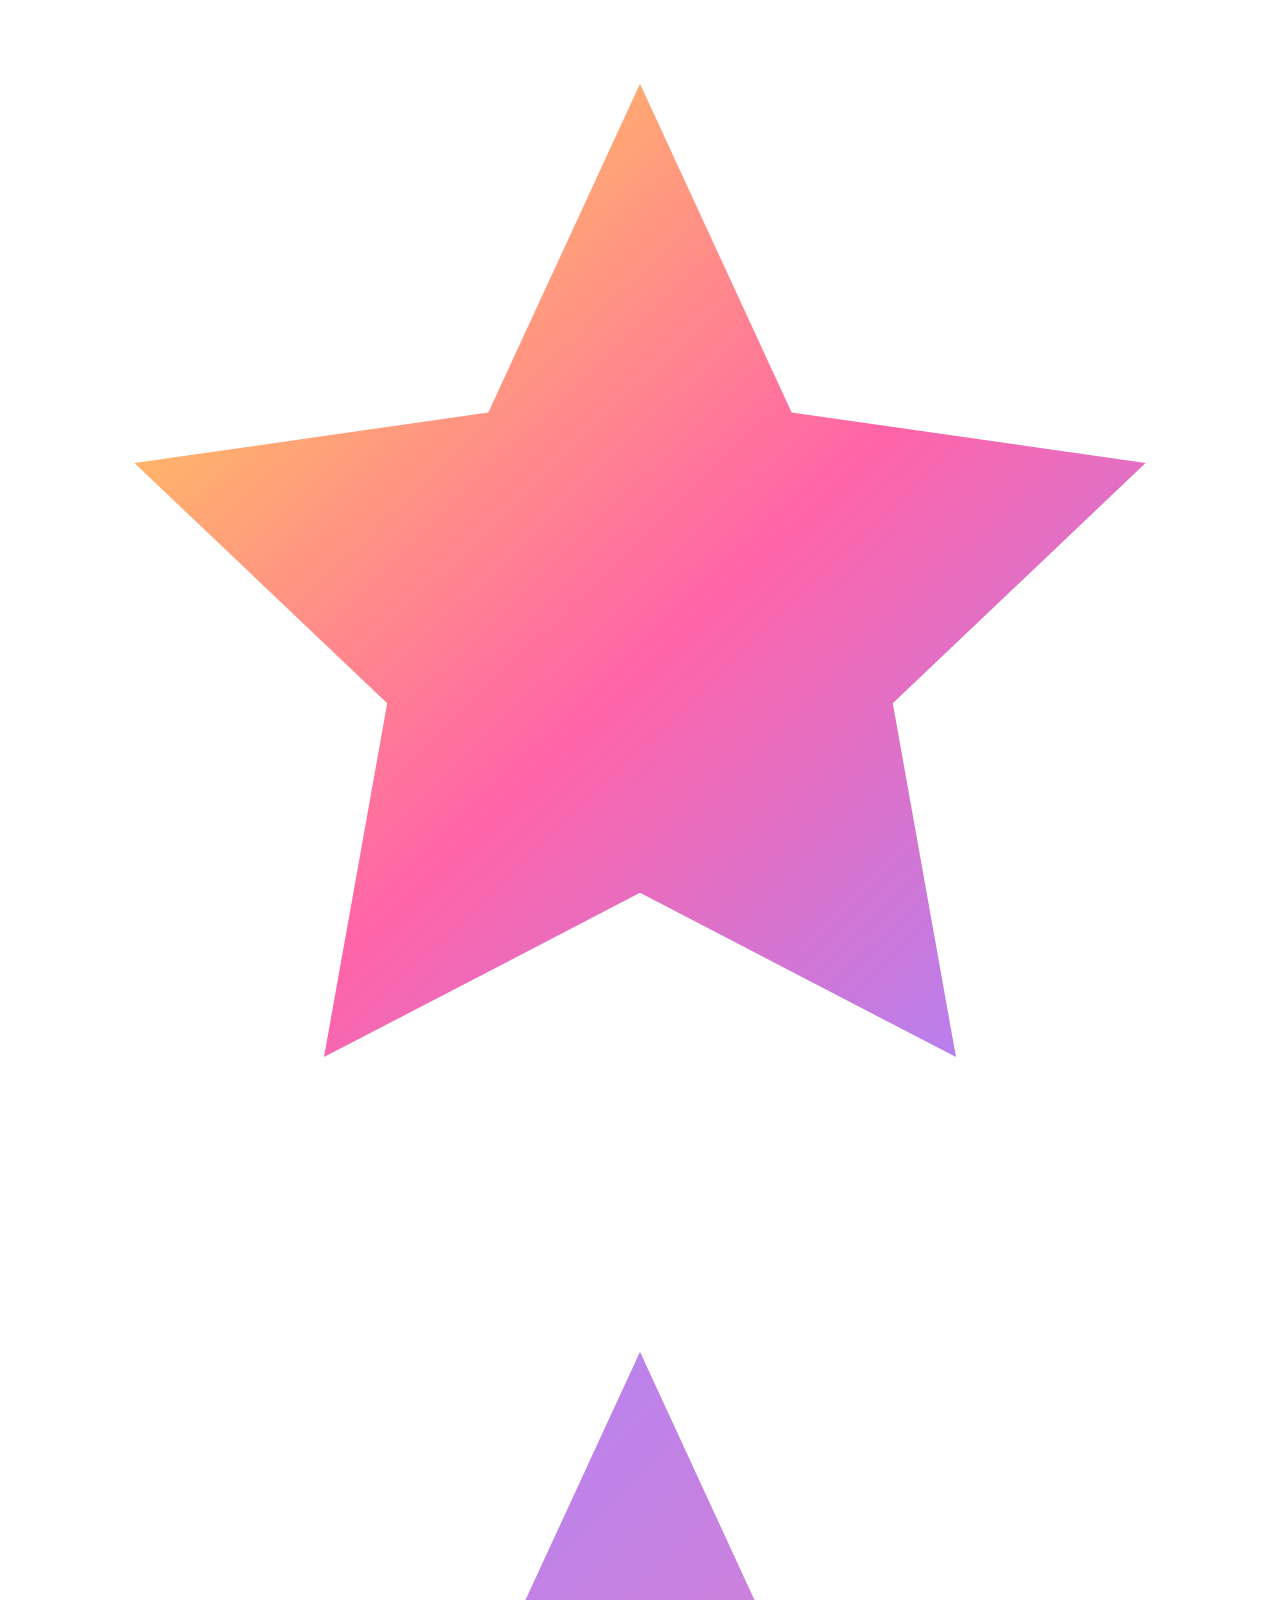
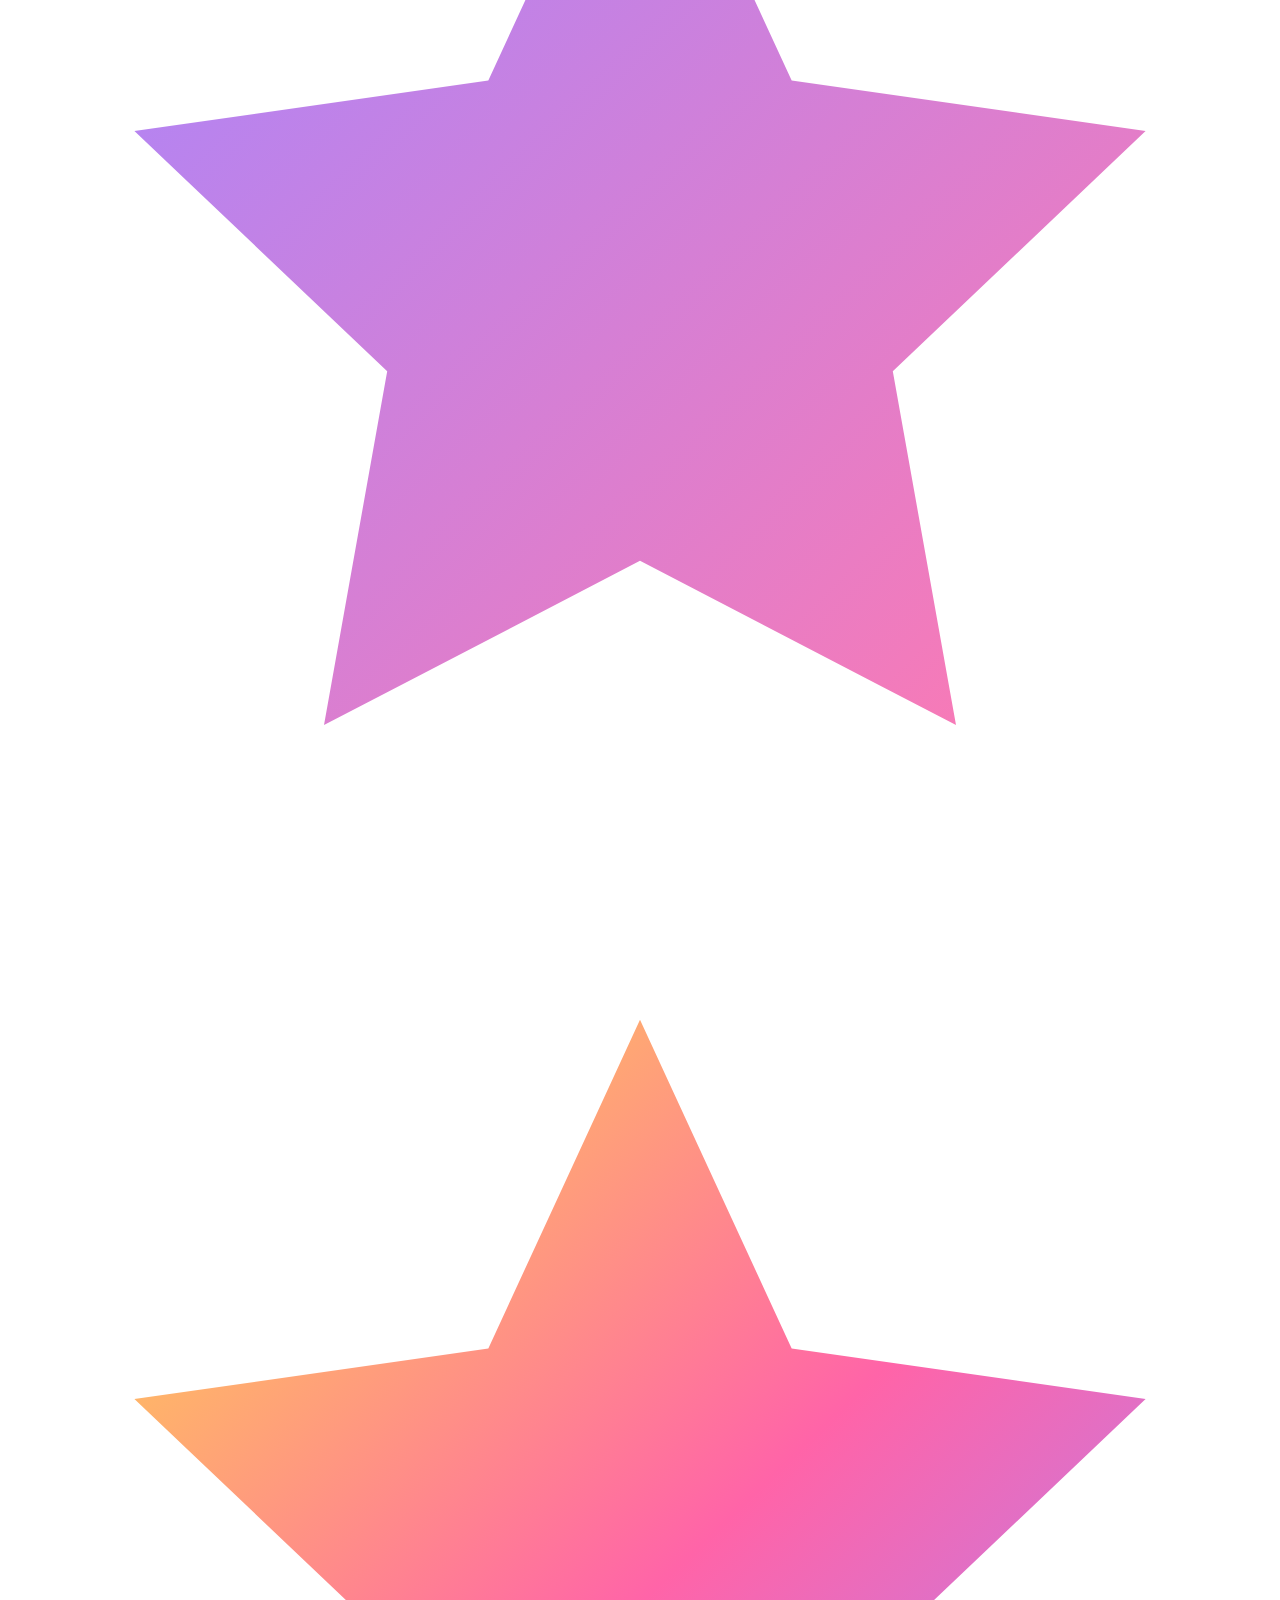
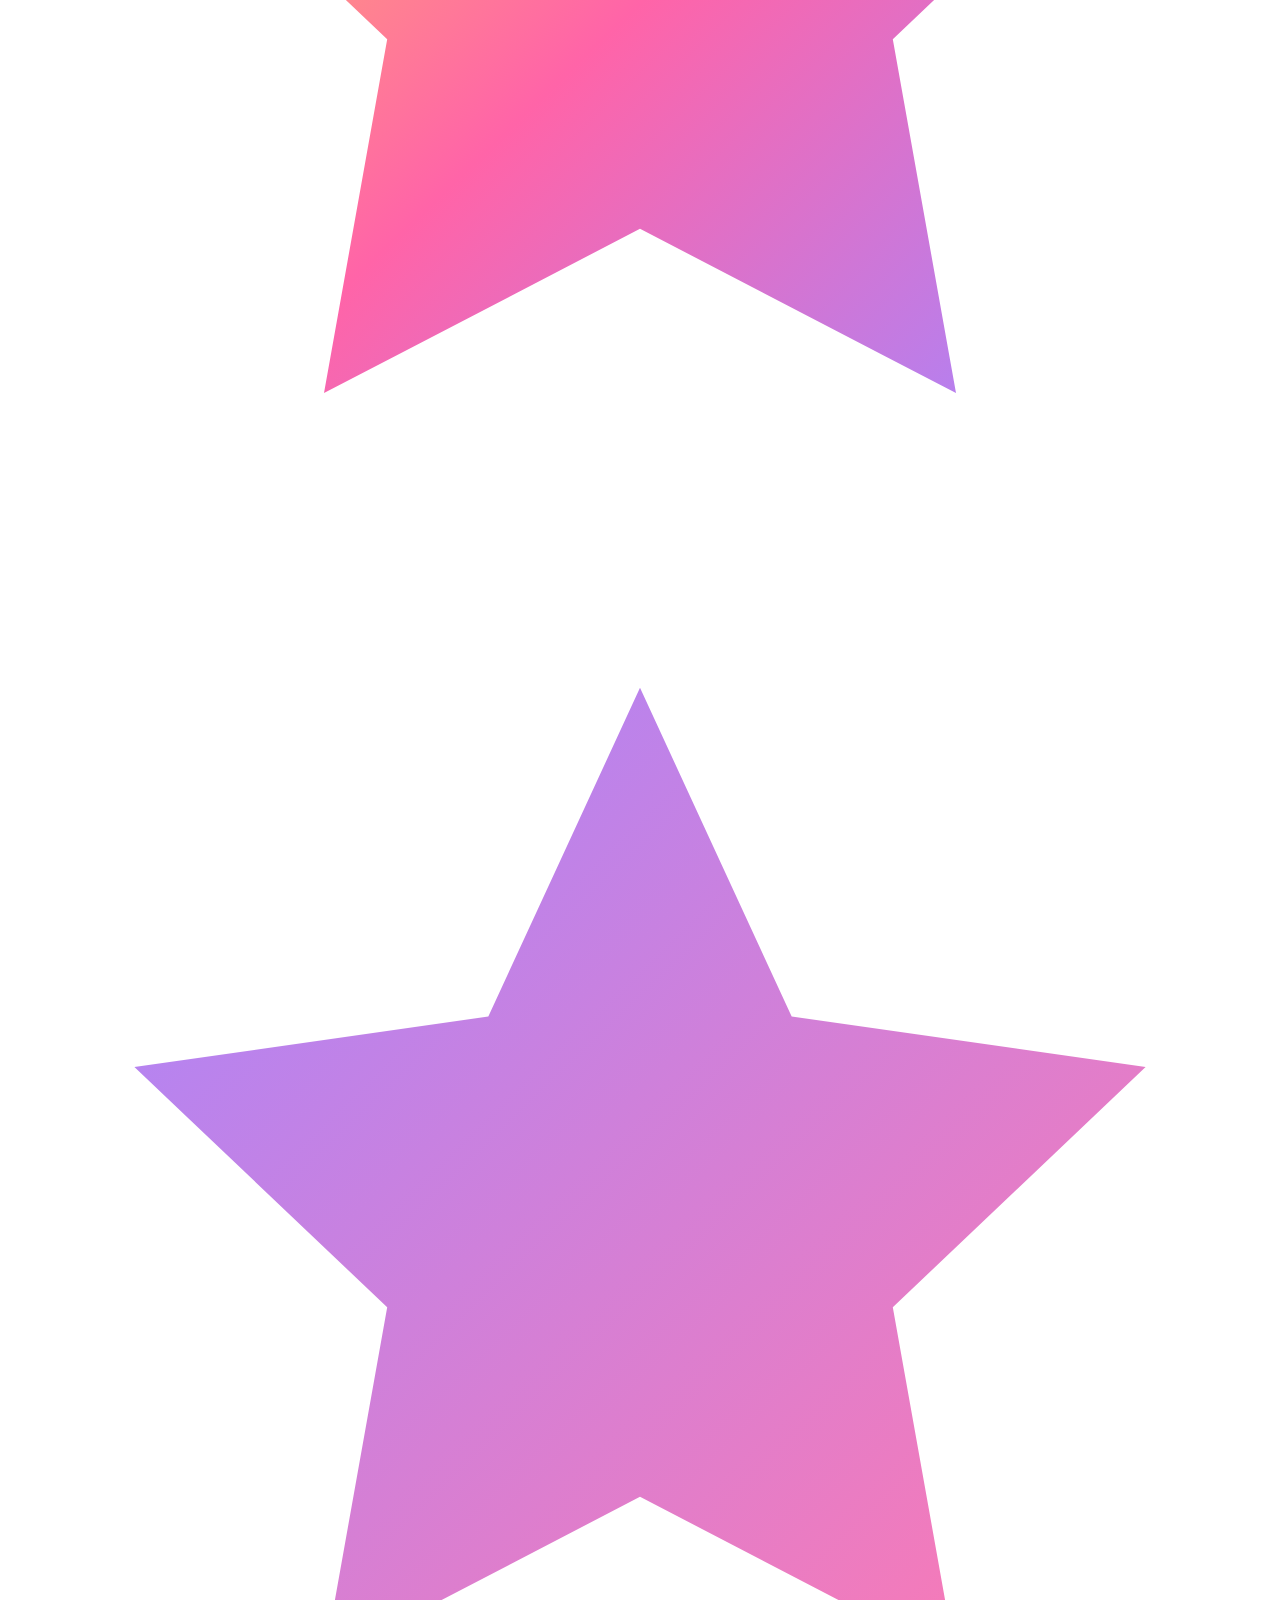
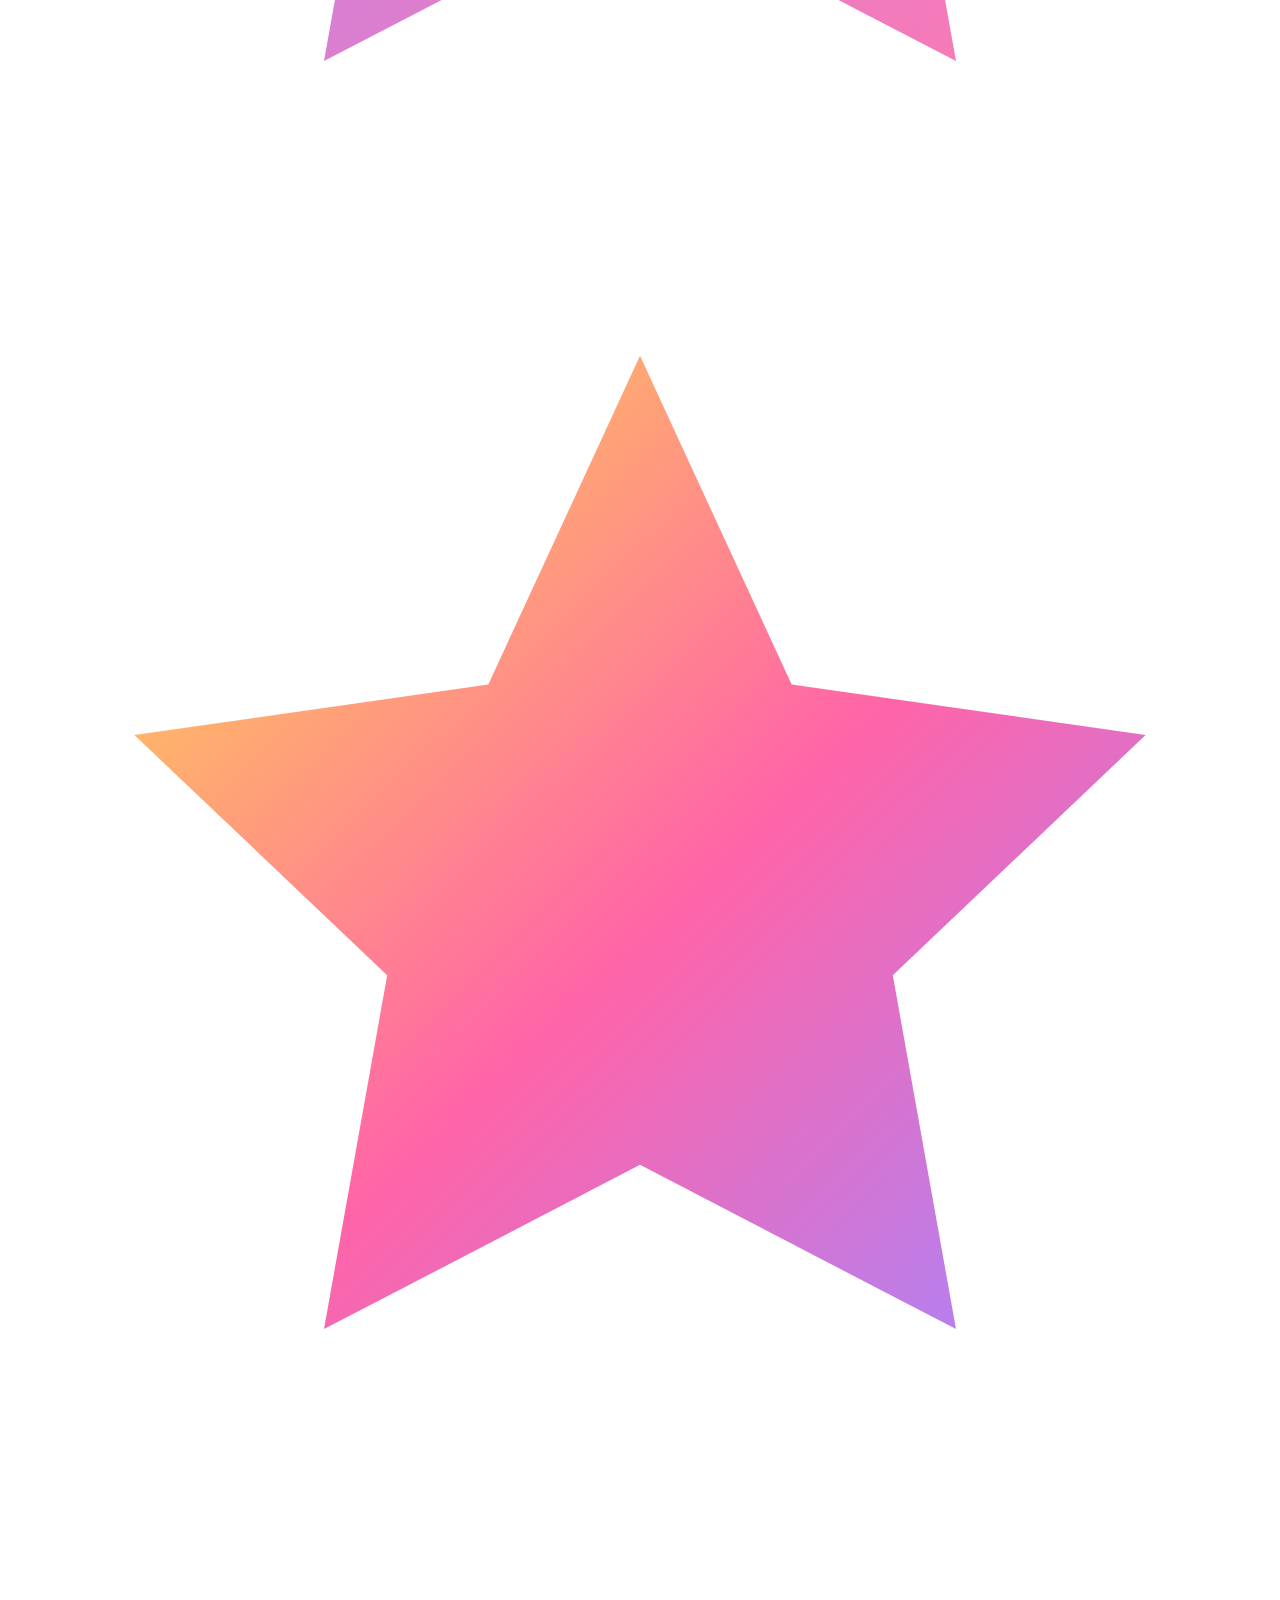
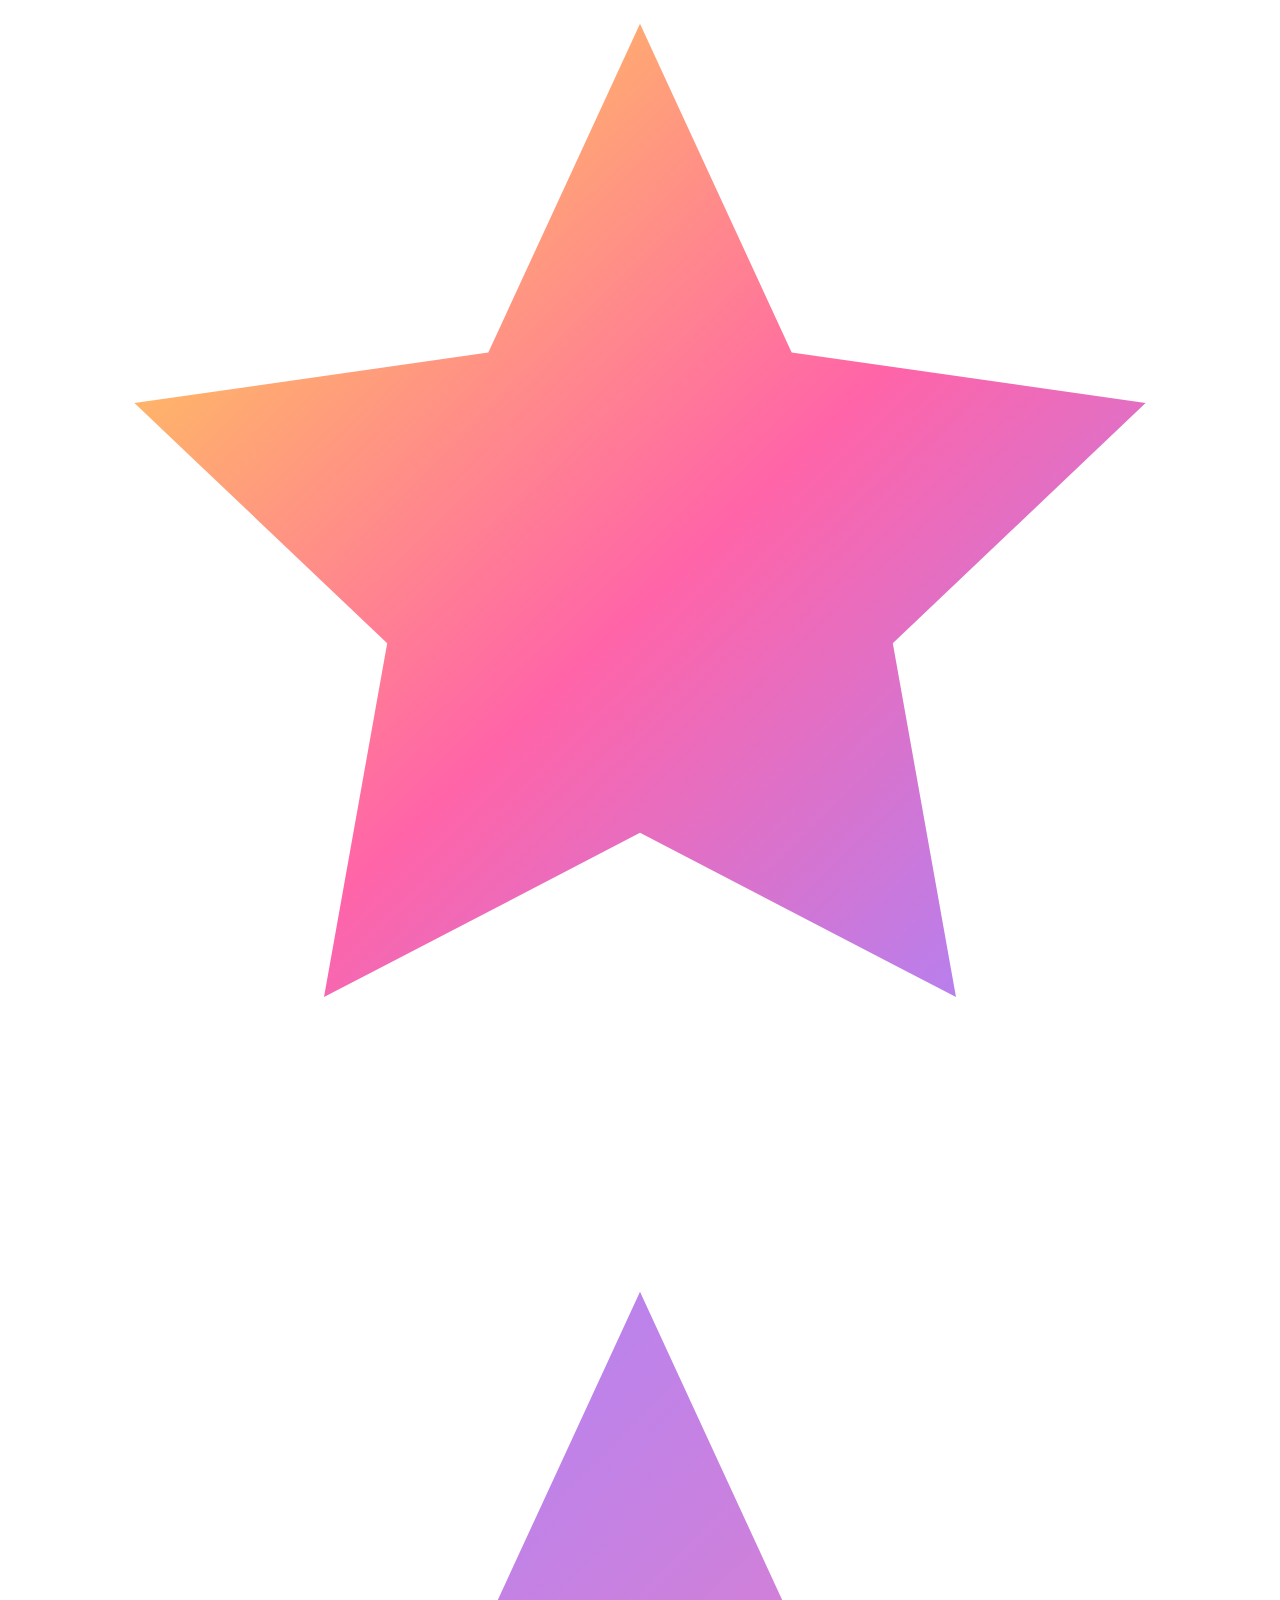
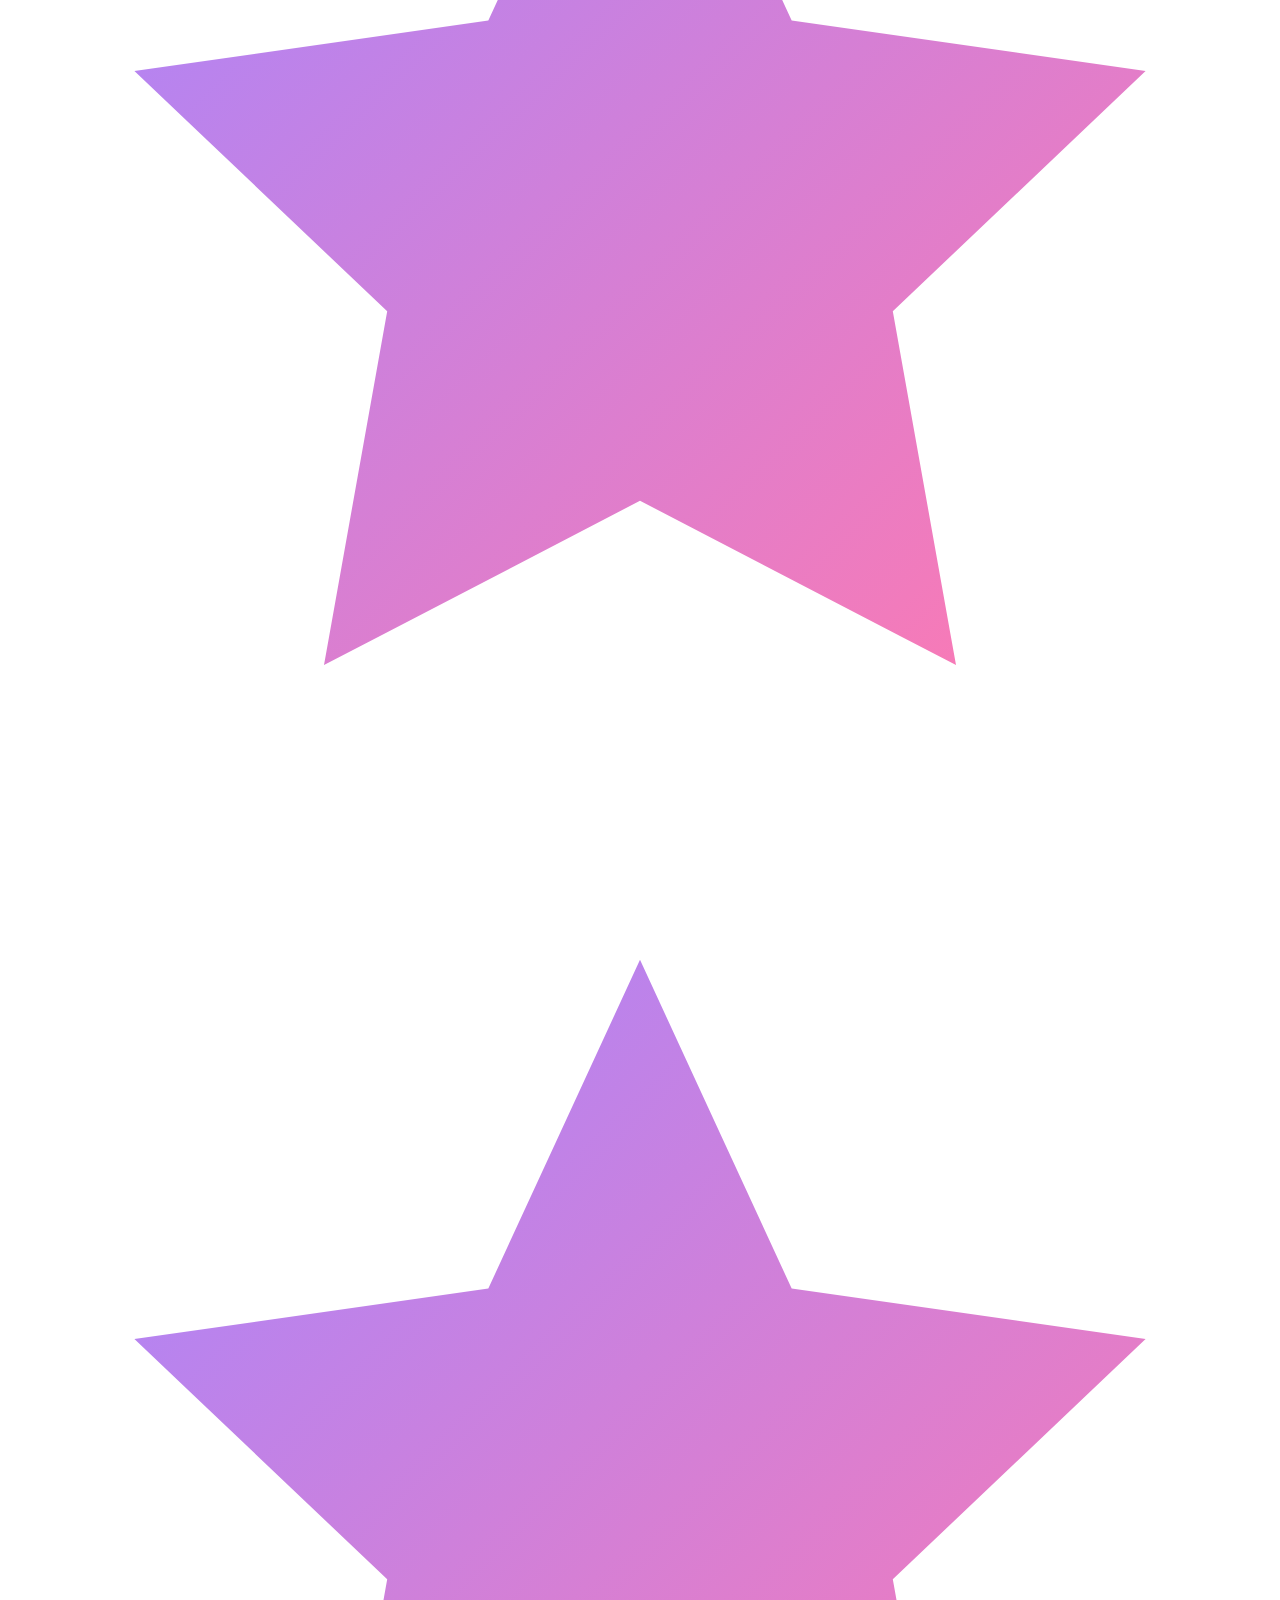
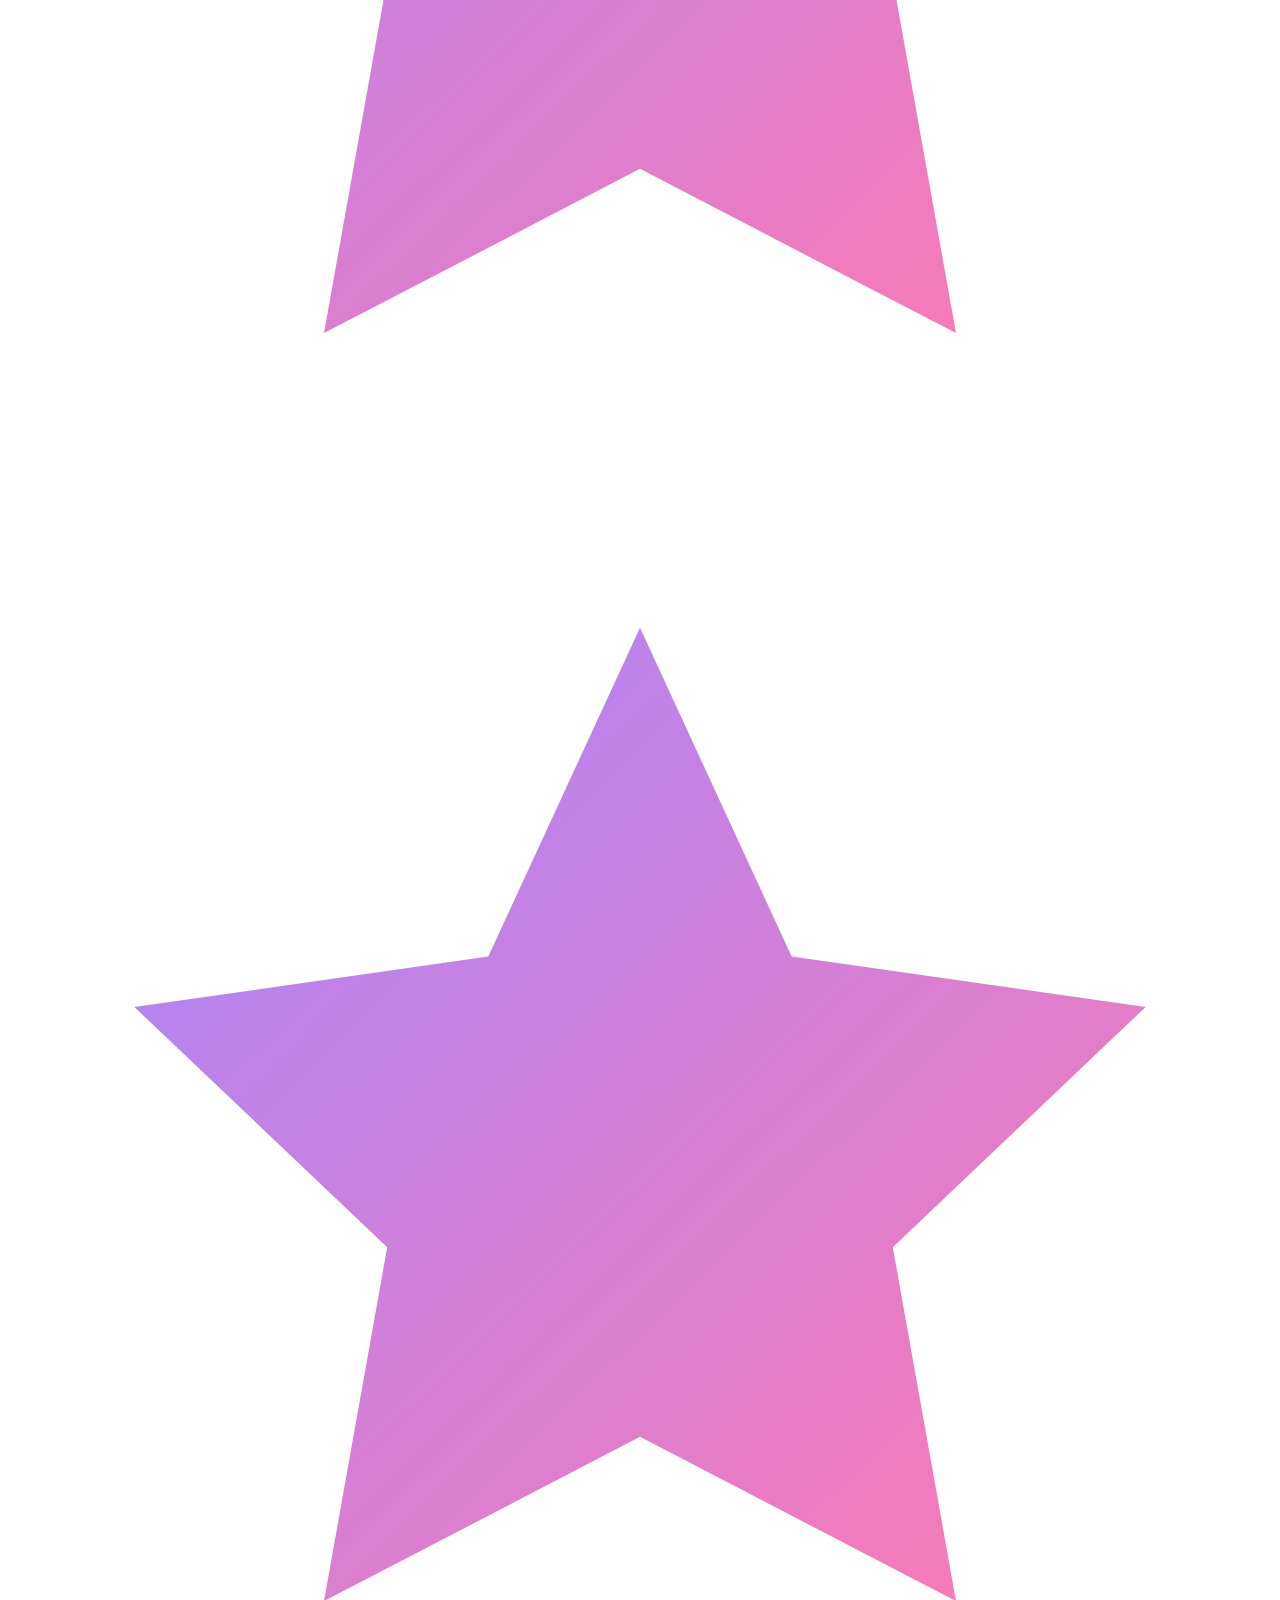
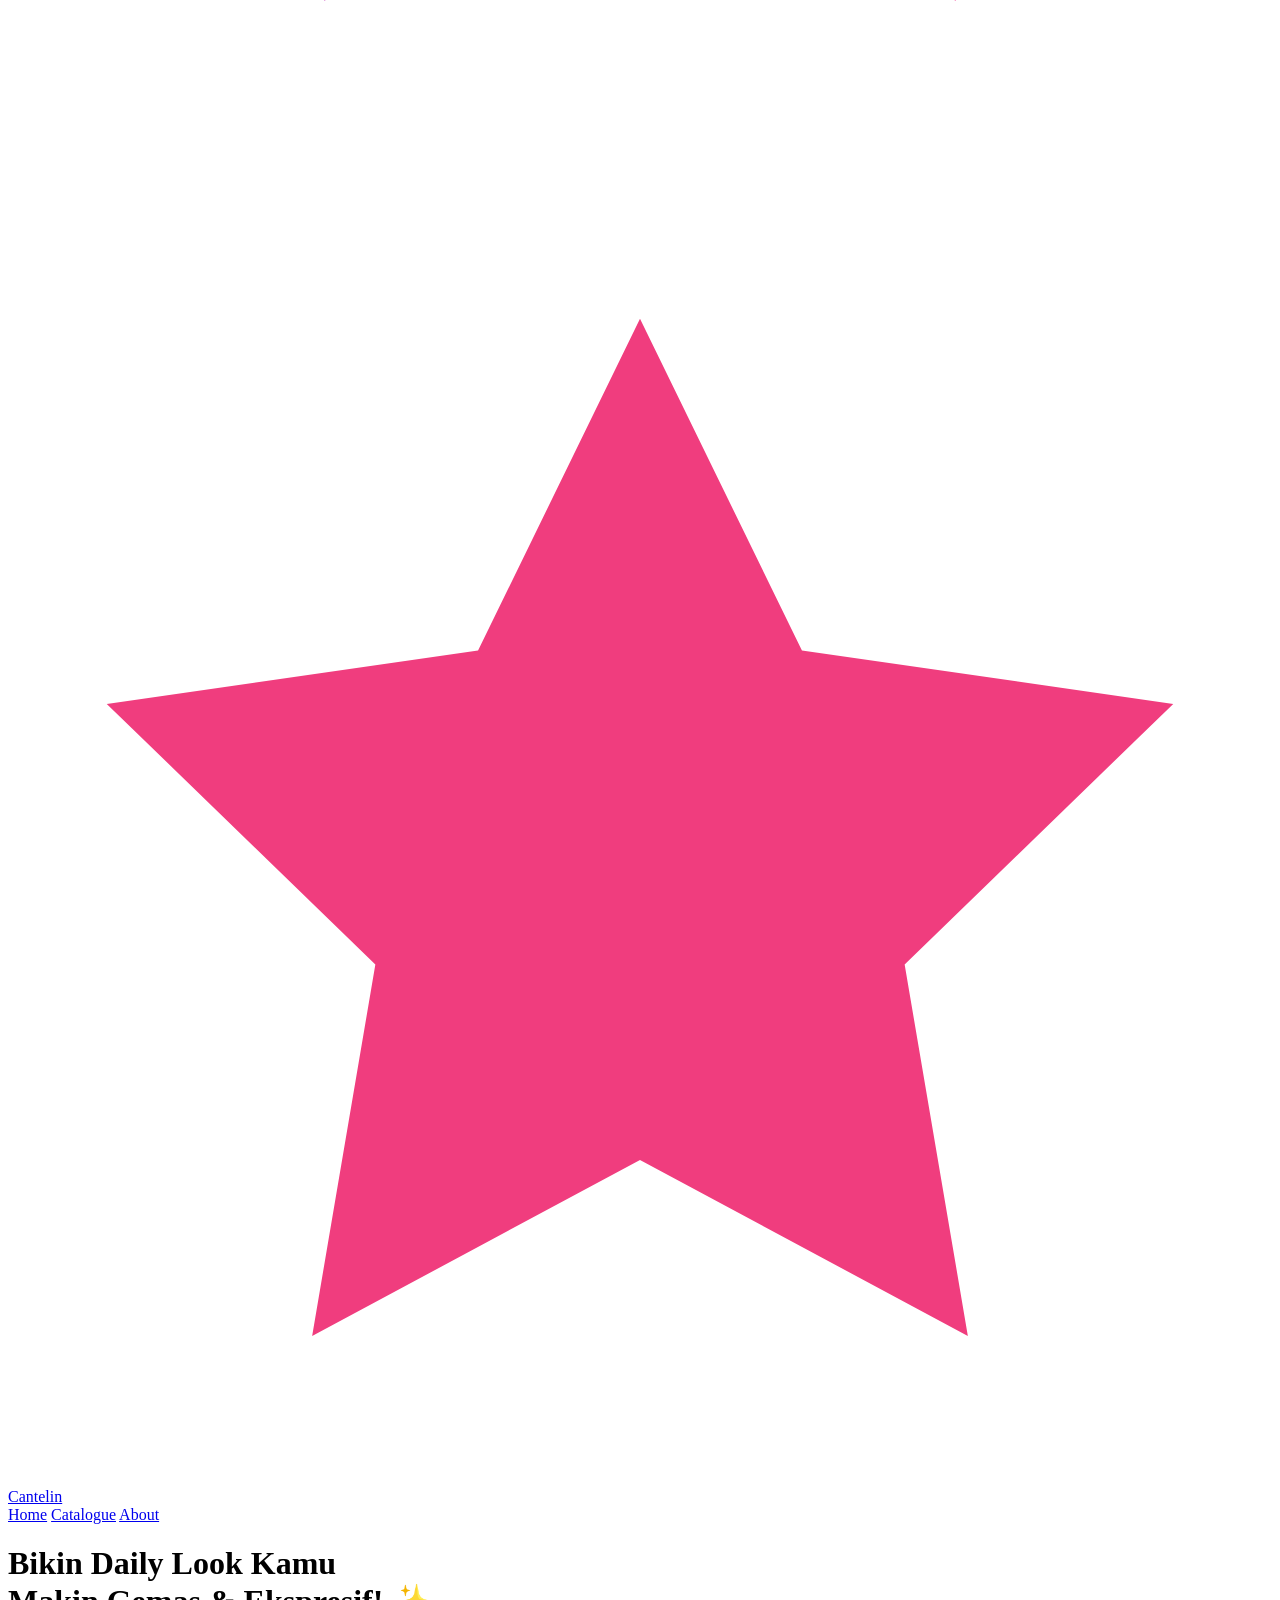
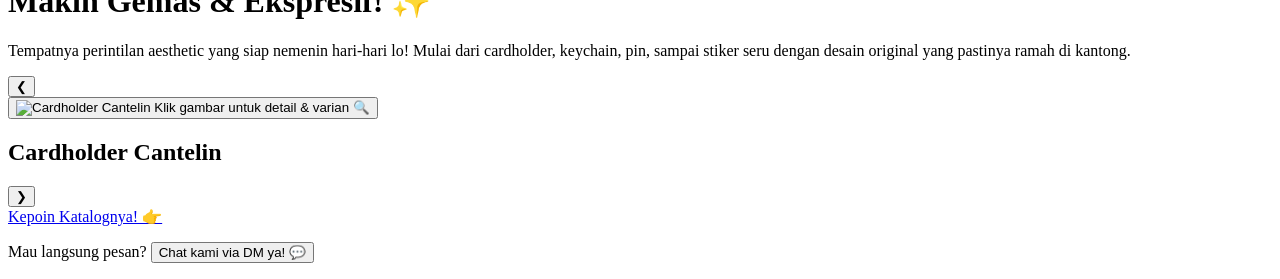
==== index.html @ 92359864 "feat: add Home, Catalogue, and About HTML routing pages" ====
<!DOCTYPE html>
<html lang="id">
<head>
  <meta charset="UTF-8" />
  <meta name="viewport" content="width=device-width, initial-scale=1.0" />
  <title>Cantelin — Home</title>
  <link rel="preconnect" href="https://fonts.googleapis.com" />
  <link rel="preconnect" href="https://fonts.gstatic.com" crossorigin />
  <link href="https://fonts.googleapis.com/css2?family=Fredoka:wght@600;700&family=Plus+Jakarta+Sans:wght@500;600;700;800&display=swap" rel="stylesheet" />
  <link rel="stylesheet" href="css/styles.css" />
</head>
<body data-page="home">
  <!-- Decorative Floating Stars -->
  <div class="bg-decor" aria-hidden="true">
    <svg class="decor-star decor-star--tl" viewBox="0 0 100 100">
      <defs>
        <linearGradient id="starGradA" x1="0" y1="0" x2="1" y2="1">
          <stop offset="0%" stop-color="#ffe047"/>
          <stop offset="55%" stop-color="#ff64a8"/>
          <stop offset="100%" stop-color="#a586ff"/>
        </linearGradient>
      </defs>
      <path fill="url(#starGradA)" d="M50 6l12 26 28 4-20 19 5 28-25-13-25 13 5-28-20-19 28-4z"/>
    </svg>
    <svg class="decor-star decor-star--tl-sm" viewBox="0 0 100 100">
      <defs>
        <linearGradient id="starGradB" x1="0" y1="0" x2="1" y2="1">
          <stop offset="0%" stop-color="#a586ff"/>
          <stop offset="100%" stop-color="#ff79b0"/>
        </linearGradient>
      </defs>
      <path fill="url(#starGradB)" d="M50 6l12 26 28 4-20 19 5 28-25-13-25 13 5-28-20-19 28-4z"/>
    </svg>
    <svg class="decor-star decor-star--tr-sm" viewBox="0 0 100 100">
      <path fill="url(#starGradA)" d="M50 6l12 26 28 4-20 19 5 28-25-13-25 13 5-28-20-19 28-4z"/>
    </svg>
    <svg class="decor-star decor-star--tr" viewBox="0 0 100 100">
      <path fill="url(#starGradB)" d="M50 6l12 26 28 4-20 19 5 28-25-13-25 13 5-28-20-19 28-4z"/>
    </svg>
    <svg class="decor-star decor-star--mr" viewBox="0 0 100 100">
      <path fill="url(#starGradA)" d="M50 6l12 26 28 4-20 19 5 28-25-13-25 13 5-28-20-19 28-4z"/>
    </svg>
    <svg class="decor-star decor-star--bl" viewBox="0 0 100 100">
      <path fill="url(#starGradA)" d="M50 6l12 26 28 4-20 19 5 28-25-13-25 13 5-28-20-19 28-4z"/>
    </svg>
    <svg class="decor-star decor-star--bl-sm" viewBox="0 0 100 100">
      <path fill="url(#starGradB)" d="M50 6l12 26 28 4-20 19 5 28-25-13-25 13 5-28-20-19 28-4z"/>
    </svg>
    <svg class="decor-star decor-star--br" viewBox="0 0 100 100">
      <path fill="url(#starGradB)" d="M50 6l12 26 28 4-20 19 5 28-25-13-25 13 5-28-20-19 28-4z"/>
    </svg>
    <svg class="decor-star decor-star--br-sm" viewBox="0 0 100 100">
      <path fill="url(#starGradB)" d="M50 6l12 26 28 4-20 19 5 28-25-13-25 13 5-28-20-19 28-4z"/>
    </svg>
  </div>

  <div class="page-shell">
    <header class="site-header">
      <a href="index.html" class="brand-logo" aria-label="Cantelin Home">
        <svg class="brand-star" viewBox="0 0 64 64" aria-hidden="true">
          <path fill="#f03d7e" d="M32 5l8.2 16.8L59 24.5 45.4 37.7l3.2 18.8L32 47.6l-16.6 8.9 3.2-18.8L5 24.5l18.8-2.7z"/>
        </svg>
        <span class="brand-wordmark">Cantelin</span>
      </a>

      <nav class="site-nav" aria-label="Navigasi Utama">
        <a href="index.html" class="nav-link is-active" aria-current="page">Home</a>
        <a href="catalogue.html" class="nav-link">Catalogue</a>
        <a href="about.html" class="nav-link">About</a>
      </nav>
    </header>

    <main class="home-main">
      <h1 class="hero-title">
        Bikin Daily Look Kamu<br />
        Makin Gemas &amp; Ekspresif! ✨
      </h1>
      <p class="hero-subtitle">
        Tempatnya perintilan aesthetic yang siap nemenin hari-hari lo! Mulai dari cardholder,
        keychain, pin, sampai stiker seru dengan desain original yang pastinya ramah di kantong.
      </p>

      <section class="carousel-card" aria-label="Produk Unggulan Cantelin">
        <button type="button" class="carousel-arrow" id="carousel-prev" aria-label="Produk sebelumnya">
          &#10094;
        </button>

        <div class="carousel-stage">
          <button type="button" class="carousel-image-trigger" id="carousel-trigger" aria-label="Klik gambar untuk membuka detail">
            <img id="carousel-image" class="carousel-image" src="assets/images/home-slide-1.png" alt="Cardholder Cantelin" />
            <span class="click-hint">Klik gambar untuk detail &amp; varian 🔍</span>
          </button>
          <h2 id="carousel-caption" class="carousel-caption">Cardholder Cantelin</h2>
        </div>

        <button type="button" class="carousel-arrow" id="carousel-next" aria-label="Produk berikutnya">
          &#10095;
        </button>
      </section>

      <div class="carousel-dots" id="carousel-dots" role="tablist" aria-label="Pilih slide produk"></div>

      <a href="catalogue.html" class="cta-pill">
        Kepoin Katalognya! 👉
      </a>

      <p class="dm-prompt">
        Mau langsung pesan?
        <button type="button" class="dm-inline-link" onclick="openDmLink()">
          Chat kami via DM ya! 💬
        </button>
      </p>
    </main>
  </div>

  <script src="js/data.js"></script>
  <script src="js/main.js"></script>
</body>
</html>
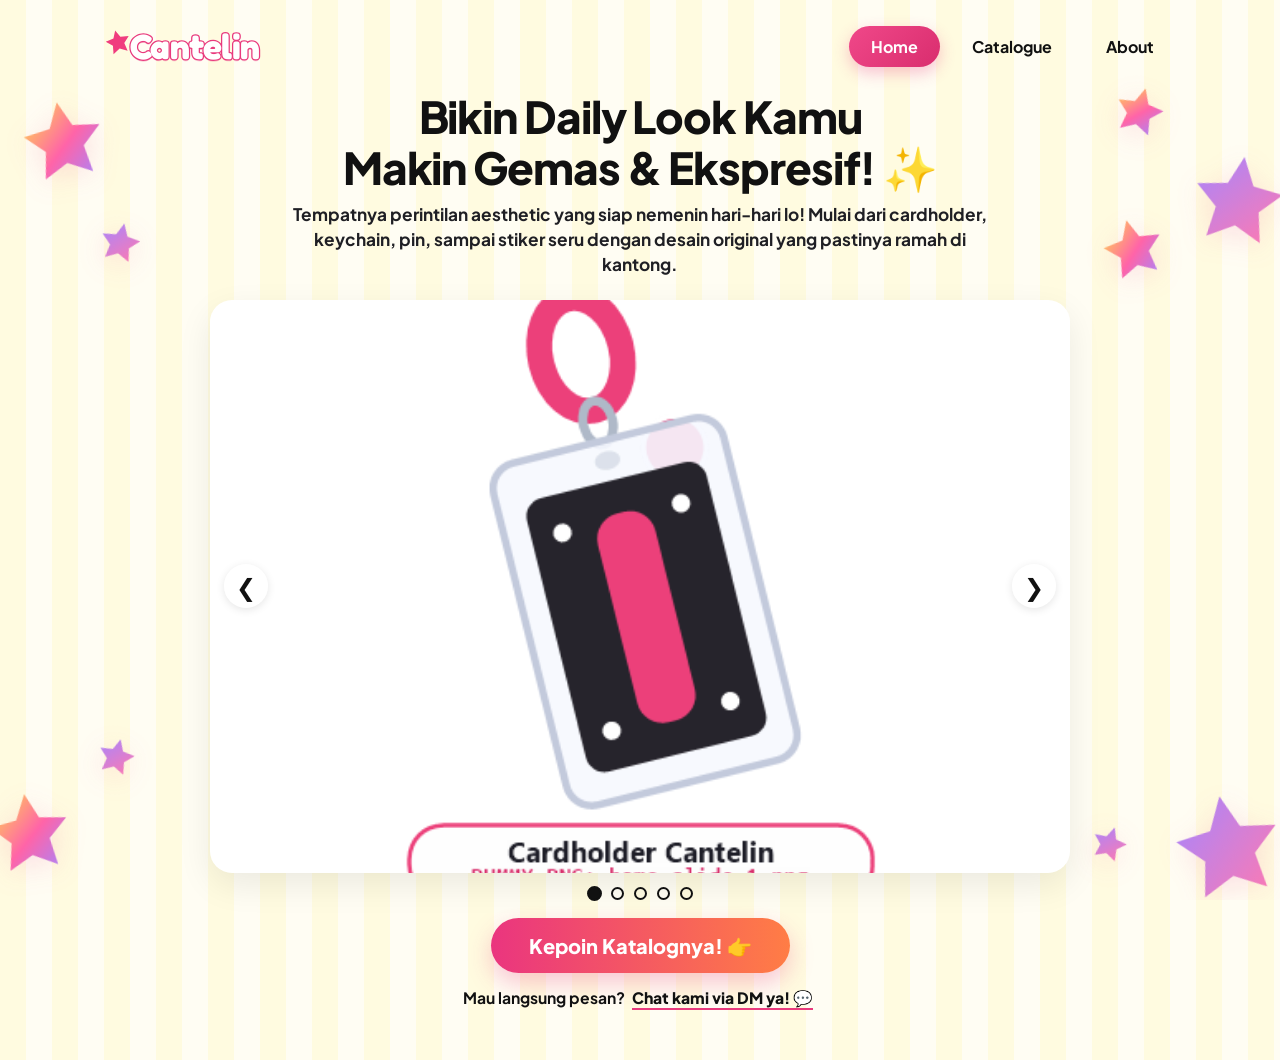
==== commit 72bba28b: "feat: refine home 3:2 full-bleed carousel, catalogue header, about mobile layout, and DM new-tab beh" ====
--- a/index.html
+++ b/index.html
@@ -1,56 +1,60 @@
 <!DOCTYPE html>
 <html lang="id">
+
 <head>
   <meta charset="UTF-8" />
   <meta name="viewport" content="width=device-width, initial-scale=1.0" />
   <title>Cantelin — Home</title>
   <link rel="preconnect" href="https://fonts.googleapis.com" />
   <link rel="preconnect" href="https://fonts.gstatic.com" crossorigin />
-  <link href="https://fonts.googleapis.com/css2?family=Fredoka:wght@600;700&family=Plus+Jakarta+Sans:wght@500;600;700;800&display=swap" rel="stylesheet" />
+  <link
+    href="https://fonts.googleapis.com/css2?family=Fredoka:wght@600;700&family=Plus+Jakarta+Sans:wght@500;600;700;800&display=swap"
+    rel="stylesheet" />
   <link rel="stylesheet" href="css/styles.css" />
 </head>
+
 <body data-page="home">
   <!-- Decorative Floating Stars -->
   <div class="bg-decor" aria-hidden="true">
     <svg class="decor-star decor-star--tl" viewBox="0 0 100 100">
       <defs>
         <linearGradient id="starGradA" x1="0" y1="0" x2="1" y2="1">
-          <stop offset="0%" stop-color="#ffe047"/>
-          <stop offset="55%" stop-color="#ff64a8"/>
-          <stop offset="100%" stop-color="#a586ff"/>
+          <stop offset="0%" stop-color="#ffe047" />
+          <stop offset="55%" stop-color="#ff64a8" />
+          <stop offset="100%" stop-color="#a586ff" />
         </linearGradient>
       </defs>
-      <path fill="url(#starGradA)" d="M50 6l12 26 28 4-20 19 5 28-25-13-25 13 5-28-20-19 28-4z"/>
+      <path fill="url(#starGradA)" d="M50 6l12 26 28 4-20 19 5 28-25-13-25 13 5-28-20-19 28-4z" />
     </svg>
     <svg class="decor-star decor-star--tl-sm" viewBox="0 0 100 100">
       <defs>
         <linearGradient id="starGradB" x1="0" y1="0" x2="1" y2="1">
-          <stop offset="0%" stop-color="#a586ff"/>
-          <stop offset="100%" stop-color="#ff79b0"/>
+          <stop offset="0%" stop-color="#a586ff" />
+          <stop offset="100%" stop-color="#ff79b0" />
         </linearGradient>
       </defs>
-      <path fill="url(#starGradB)" d="M50 6l12 26 28 4-20 19 5 28-25-13-25 13 5-28-20-19 28-4z"/>
+      <path fill="url(#starGradB)" d="M50 6l12 26 28 4-20 19 5 28-25-13-25 13 5-28-20-19 28-4z" />
     </svg>
     <svg class="decor-star decor-star--tr-sm" viewBox="0 0 100 100">
-      <path fill="url(#starGradA)" d="M50 6l12 26 28 4-20 19 5 28-25-13-25 13 5-28-20-19 28-4z"/>
+      <path fill="url(#starGradA)" d="M50 6l12 26 28 4-20 19 5 28-25-13-25 13 5-28-20-19 28-4z" />
     </svg>
     <svg class="decor-star decor-star--tr" viewBox="0 0 100 100">
-      <path fill="url(#starGradB)" d="M50 6l12 26 28 4-20 19 5 28-25-13-25 13 5-28-20-19 28-4z"/>
+      <path fill="url(#starGradB)" d="M50 6l12 26 28 4-20 19 5 28-25-13-25 13 5-28-20-19 28-4z" />
     </svg>
     <svg class="decor-star decor-star--mr" viewBox="0 0 100 100">
-      <path fill="url(#starGradA)" d="M50 6l12 26 28 4-20 19 5 28-25-13-25 13 5-28-20-19 28-4z"/>
+      <path fill="url(#starGradA)" d="M50 6l12 26 28 4-20 19 5 28-25-13-25 13 5-28-20-19 28-4z" />
     </svg>
     <svg class="decor-star decor-star--bl" viewBox="0 0 100 100">
-      <path fill="url(#starGradA)" d="M50 6l12 26 28 4-20 19 5 28-25-13-25 13 5-28-20-19 28-4z"/>
+      <path fill="url(#starGradA)" d="M50 6l12 26 28 4-20 19 5 28-25-13-25 13 5-28-20-19 28-4z" />
     </svg>
     <svg class="decor-star decor-star--bl-sm" viewBox="0 0 100 100">
-      <path fill="url(#starGradB)" d="M50 6l12 26 28 4-20 19 5 28-25-13-25 13 5-28-20-19 28-4z"/>
+      <path fill="url(#starGradB)" d="M50 6l12 26 28 4-20 19 5 28-25-13-25 13 5-28-20-19 28-4z" />
     </svg>
     <svg class="decor-star decor-star--br" viewBox="0 0 100 100">
-      <path fill="url(#starGradB)" d="M50 6l12 26 28 4-20 19 5 28-25-13-25 13 5-28-20-19 28-4z"/>
+      <path fill="url(#starGradB)" d="M50 6l12 26 28 4-20 19 5 28-25-13-25 13 5-28-20-19 28-4z" />
     </svg>
     <svg class="decor-star decor-star--br-sm" viewBox="0 0 100 100">
-      <path fill="url(#starGradB)" d="M50 6l12 26 28 4-20 19 5 28-25-13-25 13 5-28-20-19 28-4z"/>
+      <path fill="url(#starGradB)" d="M50 6l12 26 28 4-20 19 5 28-25-13-25 13 5-28-20-19 28-4z" />
     </svg>
   </div>
 
@@ -58,7 +62,8 @@
     <header class="site-header">
       <a href="index.html" class="brand-logo" aria-label="Cantelin Home">
         <svg class="brand-star" viewBox="0 0 64 64" aria-hidden="true">
-          <path fill="#f03d7e" d="M32 5l8.2 16.8L59 24.5 45.4 37.7l3.2 18.8L32 47.6l-16.6 8.9 3.2-18.8L5 24.5l18.8-2.7z"/>
+          <path fill="#f03d7e"
+            d="M32 5l8.2 16.8L59 24.5 45.4 37.7l3.2 18.8L32 47.6l-16.6 8.9 3.2-18.8L5 24.5l18.8-2.7z" />
         </svg>
         <span class="brand-wordmark">Cantelin</span>
       </a>
@@ -81,19 +86,19 @@
       </p>
 
       <section class="carousel-card" aria-label="Produk Unggulan Cantelin">
-        <button type="button" class="carousel-arrow" id="carousel-prev" aria-label="Produk sebelumnya">
+        <button type="button" class="carousel-arrow carousel-arrow--prev" id="carousel-prev" aria-label="Produk sebelumnya">
           &#10094;
         </button>
 
         <div class="carousel-stage">
-          <button type="button" class="carousel-image-trigger" id="carousel-trigger" aria-label="Klik gambar untuk membuka detail">
-            <img id="carousel-image" class="carousel-image" src="assets/images/home-slide-1.png" alt="Cardholder Cantelin" />
-            <span class="click-hint">Klik gambar untuk detail &amp; varian 🔍</span>
-          </button>
-          <h2 id="carousel-caption" class="carousel-caption">Cardholder Cantelin</h2>
+            <button type="button" class="carousel-image-trigger" id="carousel-trigger"
+              aria-label="Klik gambar untuk memperbesar">
+              <img id="carousel-image" class="carousel-image" src="assets/images/home-slide-1.png"
+                alt="Cardholder Cantelin" />
+            </button>
         </div>
 
-        <button type="button" class="carousel-arrow" id="carousel-next" aria-label="Produk berikutnya">
+        <button type="button" class="carousel-arrow carousel-arrow--next" id="carousel-next" aria-label="Produk berikutnya">
           &#10095;
         </button>
       </section>
@@ -116,4 +121,5 @@
   <script src="js/data.js"></script>
   <script src="js/main.js"></script>
 </body>
-</html>
+
+</html>
--- a/css/styles.css
+++ b/css/styles.css
@@ -0,0 +1,1297 @@
+/* =========================================================
+   Cantelin — Shared Stylesheet
+   ========================================================= */
+
+:root {
+  --stripe-a: #fffbe0;
+  --stripe-b: #fffdf3;
+  --pink: #e93a7d;
+  --pink-dark: #d12667;
+  --pink-soft: #fde2ee;
+  --coral: #ff7a45;
+  --ink: #111111;
+  --ink-muted: #3f3f46;
+  --card-grey: #e9e8ef;
+  --white: #ffffff;
+  --shadow-soft: 0 12px 34px rgba(17, 17, 17, 0.08);
+  --shadow-cta: 0 10px 24px rgba(233, 58, 125, 0.28);
+}
+
+*,
+*::before,
+*::after {
+  box-sizing: border-box;
+}
+
+html,
+body {
+  margin: 0;
+  padding: 0;
+  min-height: 100%;
+}
+
+body {
+  font-family: "Plus Jakarta Sans", "Nunito", "Segoe UI", system-ui, -apple-system, sans-serif;
+  color: var(--ink);
+  background: repeating-linear-gradient(90deg,
+      var(--stripe-a) 0px,
+      var(--stripe-a) 26px,
+      var(--stripe-b) 26px,
+      var(--stripe-b) 52px);
+  position: relative;
+  overflow-x: hidden;
+  line-height: 1.45;
+}
+
+img {
+  max-width: 100%;
+  display: block;
+}
+
+button {
+  font-family: inherit;
+}
+
+a {
+  color: inherit;
+}
+
+/* ---------- Decorative Floating Stars & Sparkles ---------- */
+
+.bg-decor {
+  position: fixed;
+  inset: 0;
+  pointer-events: none;
+  z-index: 0;
+  overflow: hidden;
+}
+
+.decor-star,
+.decor-sparkle {
+  position: absolute;
+  filter: drop-shadow(0 6px 14px rgba(233, 58, 125, 0.14));
+  animation: floatGentle 6s ease-in-out infinite;
+}
+
+.decor-star--tl {
+  top: 96px;
+  left: 16px;
+  width: 96px;
+  transform: rotate(-10deg);
+}
+
+.decor-star--tl-sm {
+  top: 220px;
+  left: 96px;
+  width: 48px;
+  transform: rotate(12deg);
+  animation-delay: -1.8s;
+}
+
+.decor-star--tr-sm {
+  top: 84px;
+  right: 112px;
+  width: 58px;
+  transform: rotate(15deg);
+  animation-delay: -2.5s;
+}
+
+.decor-star--tr {
+  top: 150px;
+  right: -12px;
+  width: 108px;
+  transform: rotate(8deg);
+  animation-delay: -0.9s;
+}
+
+.decor-star--mr {
+  top: 215px;
+  right: 110px;
+  width: 72px;
+  transform: rotate(-14deg);
+  animation-delay: -3.2s;
+}
+
+.decor-star--bl {
+  bottom: 16px;
+  left: -18px;
+  width: 96px;
+  transform: rotate(-8deg);
+  animation-delay: -1.2s;
+}
+
+.decor-star--bl-sm {
+  bottom: 120px;
+  left: 94px;
+  width: 44px;
+  transform: rotate(14deg);
+  animation-delay: -4s;
+}
+
+.decor-star--br {
+  bottom: -14px;
+  right: -12px;
+  width: 126px;
+  transform: rotate(-10deg);
+  animation-delay: -2.1s;
+}
+
+.decor-star--br-sm {
+  bottom: 34px;
+  right: 150px;
+  width: 42px;
+  transform: rotate(18deg);
+  animation-delay: -0.5s;
+}
+
+@keyframes floatGentle {
+
+  0%,
+  100% {
+    translate: 0 0;
+  }
+
+  50% {
+    translate: 0 -8px;
+  }
+}
+
+/* ---------- Page Container & Header / Navbar ---------- */
+
+.page-shell {
+  position: relative;
+  z-index: 1;
+  max-width: 1120px;
+  margin: 0 auto;
+  padding: 20px 24px 48px;
+  min-height: 100vh;
+  display: flex;
+  flex-direction: column;
+}
+
+.site-header {
+  display: flex;
+  align-items: center;
+  justify-content: space-between;
+  gap: 16px;
+  padding: 6px 0 18px;
+}
+
+.brand-logo {
+  display: inline-flex;
+  align-items: center;
+  gap: 2px;
+  text-decoration: none;
+  position: relative;
+  transition: transform 0.2s ease;
+}
+
+.brand-logo:hover {
+  transform: scale(1.04) rotate(-1deg);
+}
+
+.brand-star {
+  width: 28px;
+  height: 28px;
+  flex-shrink: 0;
+  margin-right: -4px;
+  margin-top: -10px;
+  transform: rotate(-14deg);
+}
+
+.brand-wordmark {
+  font-family: "Fredoka", "Plus Jakarta Sans", sans-serif;
+  font-weight: 700;
+  font-size: clamp(1.75rem, 3vw, 2.2rem);
+  letter-spacing: -0.02em;
+  color: #ffffff;
+  -webkit-text-stroke: 2.5px var(--pink);
+  paint-order: stroke fill;
+  text-shadow: 0 2px 0 rgba(233, 58, 125, 0.28);
+  line-height: 1;
+}
+
+.site-nav {
+  display: flex;
+  align-items: center;
+  gap: 10px;
+}
+
+.nav-link {
+  text-decoration: none;
+  font-weight: 700;
+  font-size: 1rem;
+  color: var(--ink);
+  padding: 9px 22px;
+  border-radius: 999px;
+  transition: background-color 0.2s ease, color 0.2s ease, transform 0.15s ease;
+}
+
+.nav-link:hover:not(.is-active) {
+  background-color: rgba(233, 58, 125, 0.12);
+  color: var(--pink-dark);
+}
+
+.nav-link.is-active {
+  background: linear-gradient(135deg, #f04889, #d92d6e);
+  color: #ffffff;
+  box-shadow: 0 6px 16px rgba(233, 58, 125, 0.3);
+}
+
+/* ---------- Shared Buttons & DM Link ---------- */
+
+.cta-pill {
+  display: inline-flex;
+  align-items: center;
+  justify-content: center;
+  gap: 8px;
+  padding: 13px 38px;
+  border-radius: 999px;
+  border: none;
+  cursor: pointer;
+  text-decoration: none;
+  font-weight: 800;
+  font-size: 1.25rem;
+  color: #ffffff;
+  background: linear-gradient(90deg, #ea357f 0%, #ff7d45 100%);
+  box-shadow: var(--shadow-cta);
+  transition: transform 0.18s ease, box-shadow 0.18s ease, filter 0.18s ease;
+}
+
+.cta-pill:hover {
+  transform: translateY(-2px) scale(1.02);
+  box-shadow: 0 14px 28px rgba(233, 58, 125, 0.36);
+  filter: brightness(1.03);
+}
+
+.cta-pill:active {
+  transform: translateY(0) scale(0.99);
+}
+
+.cta-pill--pink {
+  background: linear-gradient(90deg, #f05a94 0%, #e02970 100%);
+  padding: 12px 34px;
+}
+
+.dm-prompt {
+  margin: 12px 0 0;
+  font-size: 0.98rem;
+  font-weight: 700;
+  color: var(--ink);
+  text-align: center;
+}
+
+.dm-inline-link {
+  background: none;
+  border: none;
+  padding: 2px 4px;
+  margin: 0;
+  font: inherit;
+  font-weight: 800;
+  color: var(--ink);
+  cursor: pointer;
+  text-decoration: underline;
+  text-decoration-color: var(--pink);
+  text-decoration-thickness: 2px;
+  text-underline-offset: 4px;
+  border-radius: 6px;
+  transition: color 0.18s ease, background-color 0.18s ease;
+}
+
+.dm-inline-link:hover {
+  color: var(--pink-dark);
+  background-color: rgba(233, 58, 125, 0.1);
+}
+
+.dm-dummy-link {
+  background: none;
+  border: none;
+  font: inherit;
+  font-weight: 700;
+  color: var(--ink);
+  cursor: pointer;
+  padding: 4px 8px;
+  border-radius: 8px;
+  transition: color 0.18s ease, background-color 0.18s ease;
+}
+
+.dm-dummy-link:hover {
+  color: var(--pink-dark);
+  background-color: rgba(233, 58, 125, 0.1);
+  text-decoration: underline;
+}
+
+/* ---------- HOME PAGE (index.html) ---------- */
+
+.home-main {
+  flex: 1;
+  display: flex;
+  flex-direction: column;
+  align-items: center;
+  text-align: center;
+  padding-top: 6px;
+}
+
+.hero-title {
+  margin: 0 0 10px;
+  font-size: clamp(1.8rem, 3.8vw, 2.75rem);
+  font-weight: 800;
+  line-height: 1.15;
+  letter-spacing: -0.025em;
+  color: var(--ink);
+}
+
+.hero-subtitle {
+  max-width: 720px;
+  margin: 0 0 22px;
+  font-size: clamp(0.95rem, 1.5vw, 1.08rem);
+  font-weight: 700;
+  color: #1f1f24;
+  line-height: 1.45;
+}
+
+.carousel-card {
+  width: 100%;
+  max-width: 860px;
+  background: var(--white);
+  border-radius: 22px;
+  box-shadow: var(--shadow-soft);
+  padding: 0;
+  position: relative;
+  overflow: hidden;
+}
+
+.carousel-arrow {
+  position: absolute;
+  top: 50%;
+  transform: translateY(-50%);
+  z-index: 2;
+  width: 44px;
+  height: 44px;
+  border-radius: 50%;
+  border: none;
+  background: rgba(255, 255, 255, 0.36);
+  backdrop-filter: blur(3px);
+  box-shadow: 0 2px 8px rgba(0, 0, 0, 0.1);
+  color: var(--ink);
+  font-size: 1.5rem;
+  font-weight: 800;
+  display: inline-flex;
+  align-items: center;
+  justify-content: center;
+  cursor: pointer;
+  transition: background-color 0.18s ease, transform 0.15s ease, color 0.18s ease;
+}
+
+.carousel-arrow--prev {
+  left: 14px;
+}
+
+.carousel-arrow--next {
+  right: 14px;
+}
+
+.carousel-arrow:hover {
+  background: rgba(255, 255, 255, 0.65);
+  color: var(--pink-dark);
+  transform: translateY(-50%) scale(1.08);
+}
+
+.carousel-stage {
+  width: 100%;
+  display: block;
+}
+
+.carousel-image-trigger {
+  width: 100%;
+  background: none;
+  border: none;
+  padding: 0;
+  overflow: hidden;
+  cursor: pointer;
+  display: block;
+  position: relative;
+}
+
+.carousel-image-trigger:hover .carousel-image {
+  transform: scale(1.02);
+}
+
+.carousel-image {
+  width: 100%;
+  aspect-ratio: 3 / 2;
+  height: auto;
+  object-fit: cover;
+  display: block;
+  transition: transform 0.25s ease;
+}
+
+.click-hint {
+  display: inline-flex;
+  align-items: center;
+  gap: 5px;
+  margin-top: 6px;
+  padding: 4px 12px;
+  border-radius: 999px;
+  background: #fff2f8;
+  border: 1px solid rgba(233, 58, 125, 0.3);
+  color: var(--pink-dark);
+  font-size: 0.78rem;
+  font-weight: 700;
+}
+
+.carousel-caption {
+  margin: 2px 0 0;
+  font-size: clamp(1.35rem, 2.5vw, 1.85rem);
+  font-weight: 800;
+  color: var(--ink);
+}
+
+.carousel-dots {
+  display: flex;
+  align-items: center;
+  justify-content: center;
+  gap: 10px;
+  margin: 14px 0 18px;
+}
+
+.carousel-dot {
+  width: 13px;
+  height: 13px;
+  border-radius: 50%;
+  border: 2px solid var(--ink);
+  background: transparent;
+  padding: 0;
+  cursor: pointer;
+  transition: transform 0.18s ease, background-color 0.18s ease;
+}
+
+.carousel-dot.is-active {
+  background: var(--ink);
+  transform: scale(1.15);
+}
+
+/* ---------- CATALOGUE PAGE (catalogue.html) ---------- */
+
+.sr-only {
+  position: absolute;
+  width: 1px;
+  height: 1px;
+  padding: 0;
+  margin: -1px;
+  overflow: hidden;
+  clip: rect(0, 0, 0, 0);
+  white-space: nowrap;
+  border: 0;
+}
+
+.brand-logo--catalogue .brand-wordmark {
+  font-size: clamp(1.45rem, 2.6vw, 2rem);
+}
+
+.catalogue-main {
+  flex: 1;
+  display: flex;
+  flex-direction: column;
+  align-items: center;
+  padding-top: 22px;
+}
+
+.catalogue-grid {
+  width: 100%;
+  display: flex;
+  flex-wrap: wrap;
+  justify-content: center;
+  gap: 28px 26px;
+  margin-bottom: 30px;
+}
+
+.product-card {
+  position: relative;
+  width: 332px;
+  max-width: 100%;
+  background: var(--card-grey);
+  border: 3px dashed #18181b;
+  border-radius: 18px;
+  padding: 58px 16px 14px;
+  display: flex;
+  flex-direction: column;
+  align-items: center;
+  justify-content: space-between;
+  transition: transform 0.2s ease, box-shadow 0.2s ease;
+}
+
+.product-card:hover {
+  transform: translateY(-3px);
+  box-shadow: 0 14px 30px rgba(17, 17, 17, 0.12);
+}
+
+.product-label-box {
+  position: absolute;
+  top: 10px;
+  left: 10px;
+  background: var(--white);
+  border: 1.5px solid #222222;
+  border-radius: 8px;
+  padding: 5px 12px;
+  text-align: left;
+  z-index: 3;
+  box-shadow: 0 2px 6px rgba(0, 0, 0, 0.06);
+}
+
+.product-label-title {
+  margin: 0;
+  font-size: 1.15rem;
+  font-weight: 800;
+  line-height: 1.15;
+  color: var(--ink);
+}
+
+.product-label-sub {
+  margin: 2px 0 0;
+  font-size: 0.78rem;
+  font-weight: 700;
+  color: #27272a;
+}
+
+.price-badge-stack {
+  position: absolute;
+  top: -16px;
+  right: -12px;
+  display: flex;
+  flex-direction: column;
+  align-items: center;
+  z-index: 4;
+}
+
+.price-badge {
+  width: 68px;
+  height: 68px;
+  border-radius: 50%;
+  background: #0f0f12;
+  color: #ffffff;
+  display: flex;
+  flex-direction: column;
+  align-items: center;
+  justify-content: center;
+  text-align: center;
+  box-shadow: 0 6px 14px rgba(0, 0, 0, 0.22);
+  line-height: 1.05;
+}
+
+.price-badge-main {
+  font-size: 1.25rem;
+  font-weight: 800;
+}
+
+.price-badge-sub {
+  font-size: 0.78rem;
+  font-weight: 700;
+  margin-top: 2px;
+}
+
+.price-badge-extra {
+  margin-top: -10px;
+  width: 56px;
+  height: 56px;
+  border-radius: 50%;
+  background: #0f0f12;
+  color: #ffffff;
+  border: 2px solid var(--white);
+  display: flex;
+  align-items: center;
+  justify-content: center;
+  text-align: center;
+  font-size: 0.68rem;
+  font-weight: 800;
+  line-height: 1.1;
+  padding: 4px;
+}
+
+.card-corner-stars {
+  position: absolute;
+  bottom: 42px;
+  left: -14px;
+  pointer-events: none;
+  z-index: 3;
+  display: flex;
+  align-items: flex-end;
+  gap: 2px;
+}
+
+.product-image-btn {
+  width: 100%;
+  height: 185px;
+  background: transparent;
+  border: none;
+  border-radius: 12px;
+  padding: 4px;
+  cursor: pointer;
+  position: relative;
+  display: flex;
+  align-items: center;
+  justify-content: center;
+  transition: transform 0.2s ease;
+}
+
+.product-image-btn:hover {
+  transform: scale(1.04);
+}
+
+.product-image-btn img {
+  max-height: 175px;
+  width: auto;
+  object-fit: contain;
+}
+
+.variant-strip {
+  width: 100%;
+  margin-top: 8px;
+  padding-top: 8px;
+  border-top: 1.5px dashed rgba(17, 17, 17, 0.25);
+  display: flex;
+  flex-wrap: wrap;
+  justify-content: center;
+  gap: 5px;
+  z-index: 3;
+}
+
+.variant-chip {
+  display: inline-flex;
+  align-items: center;
+  gap: 5px;
+  padding: 4px 9px;
+  border-radius: 999px;
+  border: 1.5px solid #222222;
+  background: var(--white);
+  font-size: 0.72rem;
+  font-weight: 800;
+  color: var(--ink);
+  cursor: pointer;
+  transition: all 0.15s ease;
+}
+
+.variant-chip:hover {
+  background: #fff0f6;
+  border-color: var(--pink);
+}
+
+.variant-chip.is-selected {
+  background: var(--pink);
+  border-color: var(--pink-dark);
+  color: #ffffff;
+}
+
+.variant-dot {
+  width: 9px;
+  height: 9px;
+  border-radius: 50%;
+  border: 1px solid rgba(0, 0, 0, 0.35);
+  flex-shrink: 0;
+}
+
+.catalogue-footer-cta {
+  display: flex;
+  flex-direction: column;
+  align-items: center;
+  gap: 8px;
+  margin-top: 2px;
+}
+
+/* ---------- ABOUT PAGE (about.html) ---------- */
+
+.about-main {
+  flex: 1;
+  display: flex;
+  flex-direction: column;
+  align-items: center;
+  text-align: center;
+  padding-top: 6px;
+}
+
+.about-title {
+  margin: 0 0 12px;
+  font-size: clamp(1.85rem, 3.8vw, 2.75rem);
+  font-weight: 800;
+  color: var(--ink);
+}
+
+.about-intro {
+  max-width: 780px;
+  margin: 0 0 32px;
+  font-size: clamp(0.98rem, 1.5vw, 1.12rem);
+  font-weight: 700;
+  color: #1f1f24;
+}
+
+.about-columns {
+  width: 100%;
+  display: grid;
+  grid-template-columns: 1fr 1.05fr;
+  align-items: center;
+  gap: 34px;
+  margin-bottom: 30px;
+}
+
+.about-benefits {
+  display: flex;
+  flex-direction: column;
+  align-items: center;
+}
+
+.about-subheading {
+  margin: 0 0 16px;
+  font-size: clamp(1.3rem, 2.5vw, 1.7rem);
+  font-weight: 800;
+  line-height: 1.2;
+}
+
+.benefit-list {
+  list-style: none;
+  margin: 0;
+  padding: 0;
+  width: 100%;
+  max-width: 460px;
+  display: flex;
+  flex-direction: column;
+  gap: 11px;
+}
+
+.benefit-pill {
+  padding: 10px 20px;
+  border-radius: 999px;
+  border: 2.5px solid #18181b;
+  font-weight: 800;
+  font-size: clamp(0.92rem, 1.4vw, 1.05rem);
+  text-align: left;
+  color: var(--ink);
+  box-shadow: 0 4px 0 rgba(17, 17, 17, 0.1);
+}
+
+.benefit-pill--lilac {
+  background: #f2c4f5;
+}
+
+.benefit-pill--peach {
+  background: #ffc38b;
+}
+
+.benefit-pill--mint {
+  background: #b4f2a6;
+}
+
+.benefit-pill--sky {
+  background: #aee1ff;
+}
+
+.benefit-pill--rose {
+  background: #fdb3ce;
+}
+
+.about-showcase-wrap {
+  position: relative;
+  display: flex;
+  justify-content: center;
+}
+
+.about-showcase-frame {
+  position: relative;
+  width: 100%;
+  max-width: 340px;
+  aspect-ratio: 1 / 1;
+  background: linear-gradient(135deg, #fde0ef 0%, #dbeafe 50%, #fef3c7 100%);
+  border: 3.5px solid #18181b;
+  border-radius: 28px;
+  padding: 12px;
+  box-shadow: 0 12px 28px rgba(17, 17, 17, 0.12);
+}
+
+.about-showcase-inner {
+  width: 100%;
+  height: 100%;
+  background: #e9e8ef;
+  border: 2.5px solid #18181b;
+  border-radius: 20px;
+  padding: 0;
+  overflow: hidden;
+  display: flex;
+  align-items: center;
+  justify-content: center;
+  position: relative;
+}
+
+.about-showcase-inner img {
+  width: 100%;
+  height: 100%;
+  max-height: none;
+  object-fit: cover;
+}
+
+.about-cta-text {
+  margin: 0 0 14px;
+  font-size: 1.05rem;
+  font-weight: 800;
+}
+
+/* ---------- POPUP CONTAINER MODAL (Image & Variant Detail) ---------- */
+
+.modal-backdrop {
+  position: fixed;
+  inset: 0;
+  background: rgba(17, 17, 22, 0.62);
+  backdrop-filter: blur(5px);
+  display: none;
+  align-items: center;
+  justify-content: center;
+  padding: 20px;
+  z-index: 100;
+}
+
+.modal-backdrop.is-open {
+  display: flex;
+  animation: fadeIn 0.18s ease-out;
+}
+
+@keyframes fadeIn {
+  from {
+    opacity: 0;
+  }
+
+  to {
+    opacity: 1;
+  }
+}
+
+.modal-container {
+  position: relative;
+  width: 100%;
+  max-width: 820px;
+  max-height: 92vh;
+  overflow-y: auto;
+  background: #fffdf4;
+  border: 3.5px solid #18181b;
+  border-radius: 26px;
+  box-shadow: 0 24px 60px rgba(0, 0, 0, 0.28);
+  padding: 26px;
+  display: grid;
+  grid-template-columns: 1.05fr 1fr;
+  gap: 24px;
+  animation: popIn 0.2s cubic-bezier(0.22, 1, 0.36, 1);
+}
+
+@keyframes popIn {
+  from {
+    opacity: 0;
+    transform: scale(0.94) translateY(10px);
+  }
+
+  to {
+    opacity: 1;
+    transform: scale(1) translateY(0);
+  }
+}
+
+.modal-container--zoom-only {
+  grid-template-columns: 1fr;
+  max-width: 820px;
+  padding: 14px;
+}
+
+.modal-container--zoom-only .modal-details {
+  display: none;
+}
+
+.modal-container--zoom-only .modal-image-box {
+  min-height: 0;
+  padding: 0;
+  background: transparent;
+  overflow: hidden;
+  border: none;
+  border-radius: 18px;
+}
+
+.modal-container--zoom-only .modal-image-box img {
+  width: 100%;
+  height: auto;
+  max-height: 82vh;
+  object-fit: contain;
+}
+
+.modal-zoom-caption {
+  display: none;
+}
+
+.modal-container--zoom-only .modal-file-tag {
+  display: none;
+}
+
+.modal-close-btn {
+  position: absolute;
+  top: 14px;
+  right: 14px;
+  width: 38px;
+  height: 38px;
+  border-radius: 50%;
+  border: 2px solid #18181b;
+  background: #ffffff;
+  font-size: 1.2rem;
+  font-weight: 800;
+  color: var(--ink);
+  cursor: pointer;
+  display: inline-flex;
+  align-items: center;
+  justify-content: center;
+  transition: background-color 0.16s ease, color 0.16s ease;
+}
+
+.modal-close-btn:hover {
+  background: var(--pink);
+  border-color: var(--pink-dark);
+  color: #ffffff;
+}
+
+.modal-image-box {
+  background: var(--card-grey);
+  border: 2.5px dashed #18181b;
+  border-radius: 20px;
+  padding: 18px;
+  display: flex;
+  flex-direction: column;
+  align-items: center;
+  justify-content: center;
+  min-height: 280px;
+  gap: 10px;
+}
+
+.modal-image-box img {
+  max-height: 270px;
+  width: auto;
+  object-fit: contain;
+}
+
+.modal-file-tag {
+  font-family: ui-monospace, SFMono-Regular, Consolas, monospace;
+  font-size: 0.72rem;
+  font-weight: 700;
+  padding: 4px 10px;
+  border-radius: 999px;
+  background: #ffffff;
+  border: 1px solid rgba(17, 17, 17, 0.25);
+  color: #52525b;
+}
+
+.modal-details {
+  display: flex;
+  flex-direction: column;
+  justify-content: space-between;
+  gap: 14px;
+  padding-right: 18px;
+}
+
+.modal-badge-row {
+  display: flex;
+  flex-wrap: wrap;
+  align-items: center;
+  gap: 8px;
+}
+
+.modal-price-pill {
+  background: #111111;
+  color: #ffffff;
+  font-weight: 800;
+  font-size: 0.88rem;
+  padding: 5px 14px;
+  border-radius: 999px;
+}
+
+.modal-sub-pill {
+  background: var(--pink-soft);
+  color: var(--pink-dark);
+  border: 1.5px solid var(--pink);
+  font-weight: 800;
+  font-size: 0.82rem;
+  padding: 4px 12px;
+  border-radius: 999px;
+}
+
+.modal-title {
+  margin: 0;
+  font-size: 1.65rem;
+  font-weight: 800;
+  line-height: 1.2;
+}
+
+.modal-variant-active {
+  margin: 0;
+  font-size: 0.96rem;
+  font-weight: 800;
+  color: var(--pink-dark);
+}
+
+.modal-desc {
+  margin: 0;
+  font-size: 0.94rem;
+  font-weight: 600;
+  color: var(--ink-muted);
+}
+
+.modal-variants-heading {
+  margin: 4px 0 8px;
+  font-size: 0.85rem;
+  font-weight: 800;
+  text-transform: uppercase;
+  letter-spacing: 0.04em;
+  color: #3f3f46;
+}
+
+.modal-variants-grid {
+  display: flex;
+  flex-wrap: wrap;
+  gap: 8px;
+}
+
+.modal-variant-btn {
+  display: inline-flex;
+  align-items: center;
+  gap: 7px;
+  padding: 6px 11px;
+  border-radius: 12px;
+  border: 2px solid #222222;
+  background: #ffffff;
+  font-size: 0.82rem;
+  font-weight: 800;
+  color: var(--ink);
+  cursor: pointer;
+  transition: all 0.16s ease;
+}
+
+.modal-variant-btn:hover {
+  background: #fff0f6;
+  border-color: var(--pink);
+}
+
+.modal-variant-btn.is-active {
+  background: var(--pink);
+  border-color: var(--pink-dark);
+  color: #ffffff;
+}
+
+.modal-variant-thumb {
+  width: 26px;
+  height: 26px;
+  border-radius: 6px;
+  background: #f4f4f6;
+  object-fit: contain;
+}
+
+.modal-actions {
+  display: flex;
+  flex-wrap: wrap;
+  gap: 10px;
+  margin-top: 6px;
+}
+
+.modal-action-primary {
+  flex: 1;
+  min-width: 170px;
+  padding: 11px 18px;
+  border-radius: 999px;
+  border: none;
+  background: linear-gradient(90deg, #ea357f, #ff7d45);
+  color: #ffffff;
+  font-weight: 800;
+  font-size: 0.95rem;
+  cursor: pointer;
+  text-decoration: none;
+  text-align: center;
+  box-shadow: 0 8px 18px rgba(233, 58, 125, 0.25);
+}
+
+.modal-action-primary:hover {
+  filter: brightness(1.05);
+}
+
+.modal-action-secondary {
+  display: inline-flex;
+  align-items: center;
+  justify-content: center;
+  padding: 11px 18px;
+  border-radius: 999px;
+  border: 2px solid #18181b;
+  background: #ffffff;
+  color: var(--ink);
+  font-weight: 800;
+  font-size: 0.9rem;
+  text-decoration: none;
+  cursor: pointer;
+}
+
+.modal-action-secondary:hover {
+  background: #f4f4f5;
+}
+
+/* ---------- Responsive ---------- */
+
+@media (max-width: 860px) {
+  .about-columns {
+    display: contents;
+  }
+
+  .about-showcase-wrap {
+    order: 1;
+    width: 100%;
+    margin: 4px 0 22px;
+  }
+
+  .about-title {
+    order: 2;
+  }
+
+  .about-intro {
+    order: 3;
+    margin-bottom: 24px;
+  }
+
+  .about-benefits {
+    order: 4;
+    width: 100%;
+    margin-bottom: 26px;
+  }
+
+  .about-cta-text {
+    order: 5;
+  }
+
+  .about-main .cta-pill {
+    order: 6;
+  }
+
+  .about-main .dm-prompt {
+    order: 7;
+  }
+
+  .modal-container {
+    grid-template-columns: 1fr;
+    padding: 20px;
+  }
+
+  .modal-details {
+    padding-right: 0;
+  }
+}
+
+@media (max-width: 640px) {
+  .page-shell {
+    padding: 14px 16px 36px;
+  }
+
+  .site-header {
+    flex-direction: column;
+    gap: 10px;
+    padding-bottom: 14px;
+  }
+
+  .brand-logo--catalogue .brand-wordmark {
+    font-size: clamp(1.32rem, 5.8vw, 1.7rem);
+  }
+
+  .site-nav {
+    flex-wrap: wrap;
+    justify-content: center;
+    gap: 6px;
+  }
+
+  .nav-link {
+    padding: 7px 14px;
+    font-size: 0.9rem;
+  }
+
+  .hero-title,
+  .about-title {
+    font-size: clamp(1.5rem, 6.4vw, 1.9rem);
+  }
+
+  .hero-subtitle,
+  .about-intro {
+    font-size: 0.92rem;
+    margin-bottom: 18px;
+  }
+
+  .carousel-card {
+    border-radius: 18px;
+  }
+
+  .carousel-image {
+    aspect-ratio: 3 / 2;
+    height: auto;
+  }
+
+  .carousel-arrow {
+    width: 34px;
+    height: 34px;
+    font-size: 1.15rem;
+  }
+
+  .carousel-arrow--prev {
+    left: 8px;
+  }
+
+  .carousel-arrow--next {
+    right: 8px;
+  }
+
+  .cta-pill {
+    padding: 11px 28px;
+    font-size: 1.05rem;
+  }
+
+  .catalogue-main {
+    padding-top: 16px;
+  }
+
+  .catalogue-grid {
+    gap: 28px 16px;
+  }
+
+  .product-card {
+    width: 100%;
+    max-width: 360px;
+  }
+
+  .price-badge-stack {
+    right: -6px;
+    top: -14px;
+  }
+
+  .about-showcase-frame {
+    max-width: 240px;
+    padding: 10px;
+    border-radius: 22px;
+  }
+
+  .about-showcase-inner {
+    border-radius: 15px;
+  }
+
+  .benefit-pill {
+    padding: 9px 15px;
+    font-size: 0.88rem;
+  }
+
+  .decor-star {
+    opacity: 0.45;
+  }
+
+  .modal-backdrop {
+    padding: 12px;
+  }
+
+  .modal-container {
+    padding: 18px 16px;
+    border-radius: 20px;
+  }
+
+  .modal-container--zoom-only {
+    padding: 10px;
+  }
+}
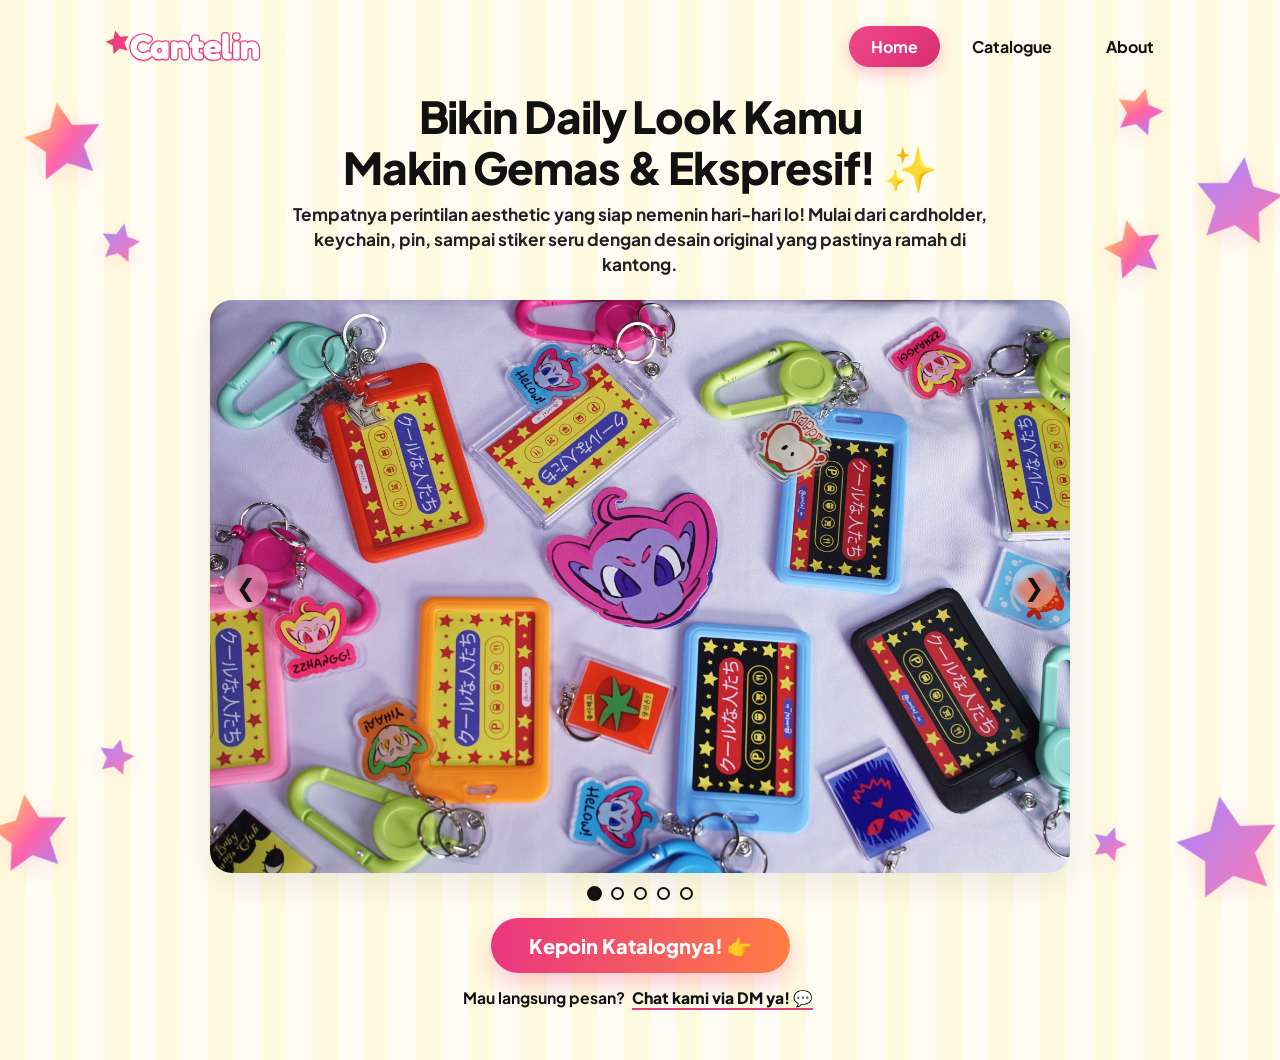
==== commit 2fec8ca4: "fix: add asset cache-busting query params and replace inline onclick with CSP-safe listeners" ====
--- a/index.html
+++ b/index.html
@@ -10,7 +10,7 @@
   <link
     href="https://fonts.googleapis.com/css2?family=Fredoka:wght@600;700&family=Plus+Jakarta+Sans:wght@500;600;700;800&display=swap"
     rel="stylesheet" />
-  <link rel="stylesheet" href="css/styles.css" />
+  <link rel="stylesheet" href="css/styles.css?v=20261126-3" />
 </head>
 
 <body data-page="home">
@@ -111,15 +111,15 @@
 
       <p class="dm-prompt">
         Mau langsung pesan?
-        <button type="button" class="dm-inline-link" onclick="openDmLink()">
+        <button type="button" class="dm-inline-link" data-dm-link>
           Chat kami via DM ya! 💬
         </button>
       </p>
     </main>
   </div>
 
-  <script src="js/data.js"></script>
-  <script src="js/main.js"></script>
+  <script src="js/data.js?v=20261126-3"></script>
+  <script src="js/main.js?v=20261126-3"></script>
 </body>
 
 </html>
--- a/css/styles.css
+++ b/css/styles.css
@@ -513,11 +513,11 @@
   background: var(--card-grey);
   border: 3px dashed #18181b;
   border-radius: 18px;
-  padding: 58px 16px 14px;
+  padding: 0 0 14px;
   display: flex;
   flex-direction: column;
   align-items: center;
-  justify-content: space-between;
+  justify-content: flex-start;
   transition: transform 0.2s ease, box-shadow 0.2s ease;
 }
 
@@ -527,21 +527,18 @@
 }
 
 .product-label-box {
-  position: absolute;
-  top: 10px;
-  left: 10px;
-  background: var(--white);
-  border: 1.5px solid #222222;
-  border-radius: 8px;
-  padding: 5px 12px;
-  text-align: left;
-  z-index: 3;
-  box-shadow: 0 2px 6px rgba(0, 0, 0, 0.06);
+  width: 100%;
+  min-height: 60px;
+  padding: 10px 14px 4px;
+  display: flex;
+  flex-direction: column;
+  justify-content: center;
+  text-align: center;
 }
 
 .product-label-title {
   margin: 0;
-  font-size: 1.15rem;
+  font-size: 1.2rem;
   font-weight: 800;
   line-height: 1.15;
   color: var(--ink);
@@ -549,7 +546,7 @@
 
 .product-label-sub {
   margin: 2px 0 0;
-  font-size: 0.78rem;
+  font-size: 0.8rem;
   font-weight: 700;
   color: #27272a;
 }
@@ -591,26 +588,39 @@
 }
 
 .price-badge-extra {
-  margin-top: -10px;
-  width: 56px;
-  height: 56px;
-  border-radius: 50%;
-  background: #0f0f12;
+  position: absolute;
+  top: -18px;
+  left: -14px;
+  z-index: 4;
+  width: 74px;
+  height: 74px;
+  display: flex;
+  align-items: center;
+  justify-content: center;
+  text-align: center;
+  filter: drop-shadow(0 4px 10px rgba(0, 0, 0, 0.22));
+}
+
+.price-badge-starburst {
+  position: absolute;
+  inset: 0;
+  width: 100%;
+  height: 100%;
+}
+
+.price-badge-extra-text {
+  position: relative;
+  z-index: 1;
+  max-width: 48px;
   color: #ffffff;
-  border: 2px solid var(--white);
-  display: flex;
-  align-items: center;
-  justify-content: center;
-  text-align: center;
-  font-size: 0.68rem;
-  font-weight: 800;
-  line-height: 1.1;
-  padding: 4px;
+  font-size: 0.64rem;
+  font-weight: 800;
+  line-height: 1.05;
 }
 
 .card-corner-stars {
   position: absolute;
-  bottom: 42px;
+  bottom: 52px;
   left: -14px;
   pointer-events: none;
   z-index: 3;
@@ -621,65 +631,60 @@
 
 .product-image-btn {
   width: 100%;
-  height: 185px;
+  height: 250px;
+  flex-shrink: 0;
   background: transparent;
   border: none;
-  border-radius: 12px;
-  padding: 4px;
+  border-radius: 15px 15px 0 0;
+  padding: 0;
+  overflow: hidden;
   cursor: pointer;
   position: relative;
-  display: flex;
-  align-items: center;
-  justify-content: center;
-  transition: transform 0.2s ease;
-}
-
-.product-image-btn:hover {
+  display: block;
+}
+
+.product-image-btn:hover img {
   transform: scale(1.04);
 }
 
 .product-image-btn img {
-  max-height: 175px;
-  width: auto;
-  object-fit: contain;
-}
-
-.variant-strip {
-  width: 100%;
-  margin-top: 8px;
-  padding-top: 8px;
-  border-top: 1.5px dashed rgba(17, 17, 17, 0.25);
-  display: flex;
-  flex-wrap: wrap;
-  justify-content: center;
-  gap: 5px;
+  width: 100%;
+  height: 100%;
+  object-fit: cover;
+  display: block;
+  transition: transform 0.22s ease;
+}
+
+.card-variant-action {
+  width: 100%;
+  padding: 8px 14px 2px;
+  display: flex;
+  justify-content: center;
   z-index: 3;
 }
 
-.variant-chip {
+.view-variants-btn {
   display: inline-flex;
   align-items: center;
-  gap: 5px;
-  padding: 4px 9px;
+  justify-content: center;
+  gap: 6px;
+  padding: 7px 18px;
   border-radius: 999px;
-  border: 1.5px solid #222222;
+  border: 2px solid #18181b;
   background: var(--white);
-  font-size: 0.72rem;
+  font-size: 0.82rem;
   font-weight: 800;
   color: var(--ink);
   cursor: pointer;
-  transition: all 0.15s ease;
-}
-
-.variant-chip:hover {
-  background: #fff0f6;
-  border-color: var(--pink);
-}
-
-.variant-chip.is-selected {
+  box-shadow: 0 3px 0 rgba(17, 17, 17, 0.1);
+  transition: background-color 0.16s ease, color 0.16s ease, border-color 0.16s ease, transform 0.15s ease;
+}
+
+.view-variants-btn:hover {
   background: var(--pink);
   border-color: var(--pink-dark);
   color: #ffffff;
+  transform: translateY(-1px);
 }
 
 .variant-dot {
@@ -921,10 +926,6 @@
   display: none;
 }
 
-.modal-container--zoom-only .modal-file-tag {
-  display: none;
-}
-
 .modal-close-btn {
   position: absolute;
   top: 14px;
@@ -969,17 +970,6 @@
   object-fit: contain;
 }
 
-.modal-file-tag {
-  font-family: ui-monospace, SFMono-Regular, Consolas, monospace;
-  font-size: 0.72rem;
-  font-weight: 700;
-  padding: 4px 10px;
-  border-radius: 999px;
-  background: #ffffff;
-  border: 1px solid rgba(17, 17, 17, 0.25);
-  color: #52525b;
-}
-
 .modal-details {
   display: flex;
   flex-direction: column;
@@ -1263,6 +1253,11 @@
     top: -14px;
   }
 
+  .price-badge-extra {
+    left: -6px;
+    top: -14px;
+  }
+
   .about-showcase-frame {
     max-width: 240px;
     padding: 10px;
